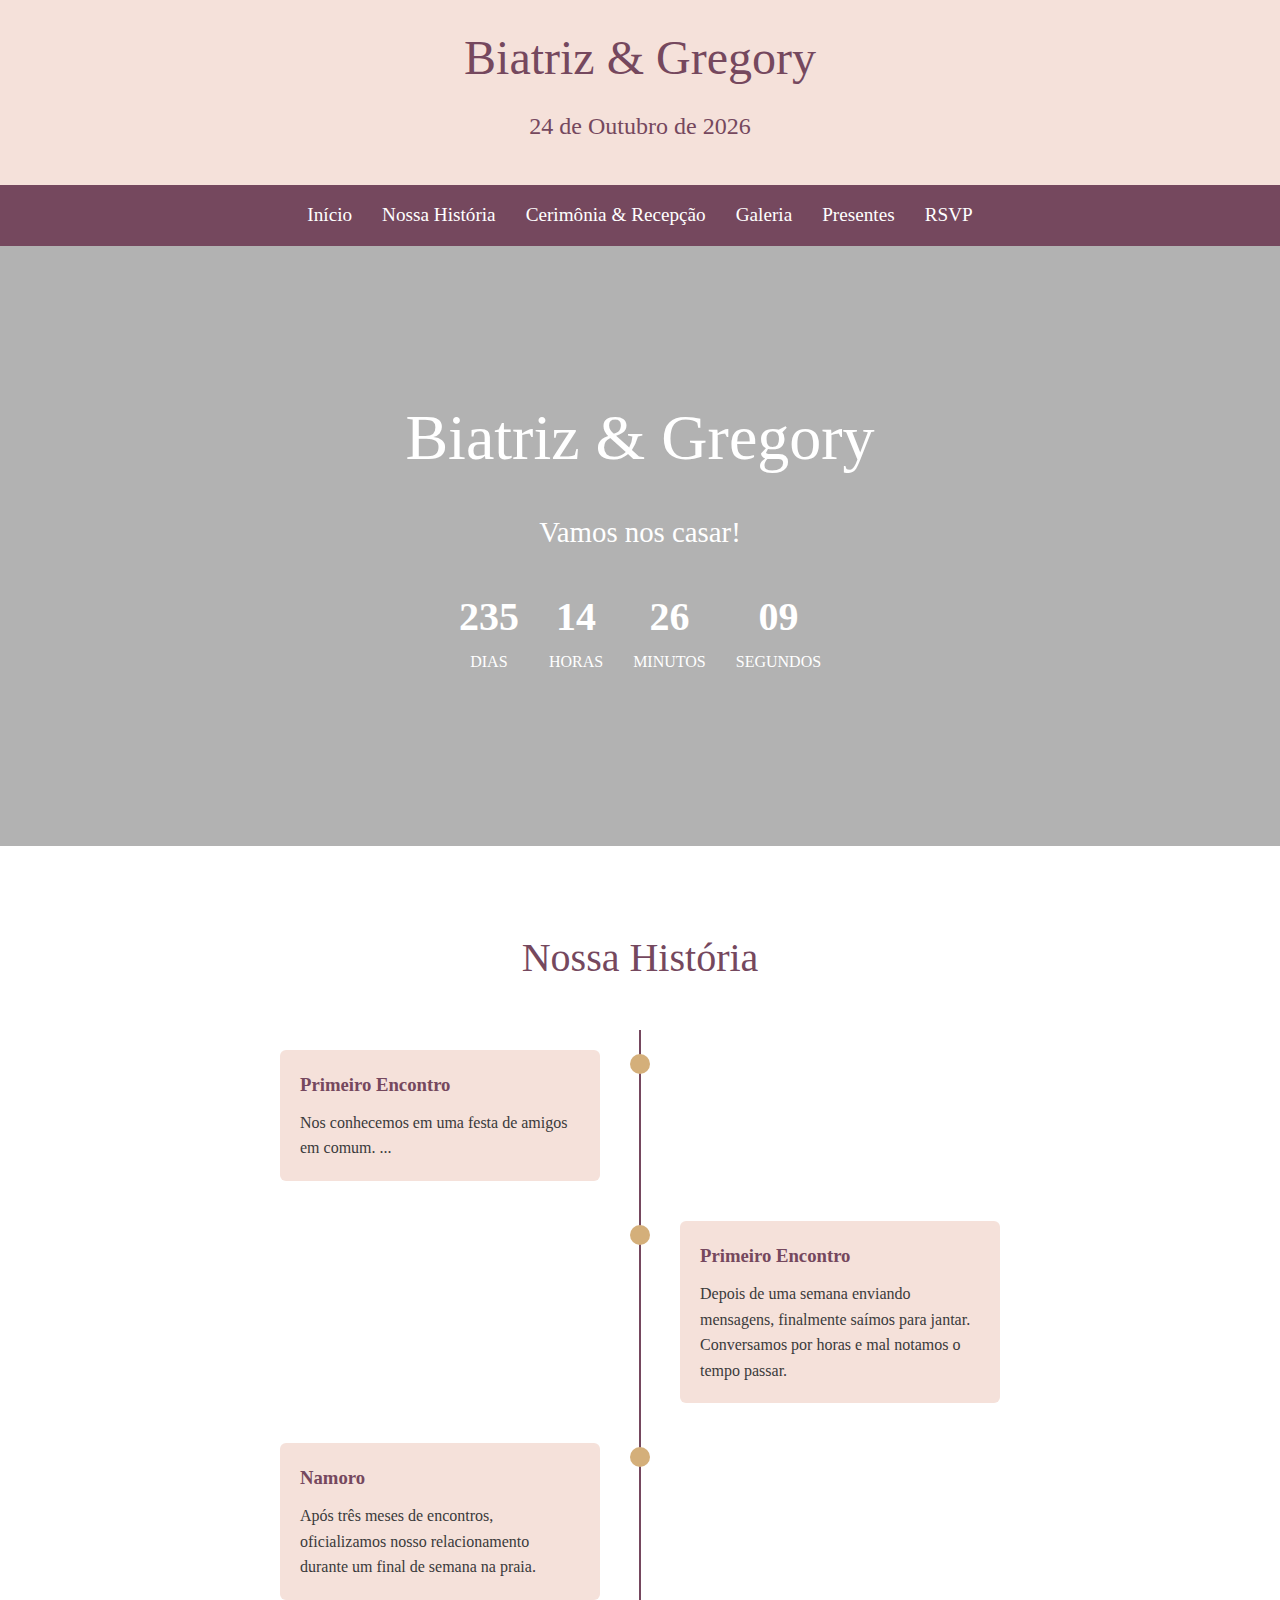
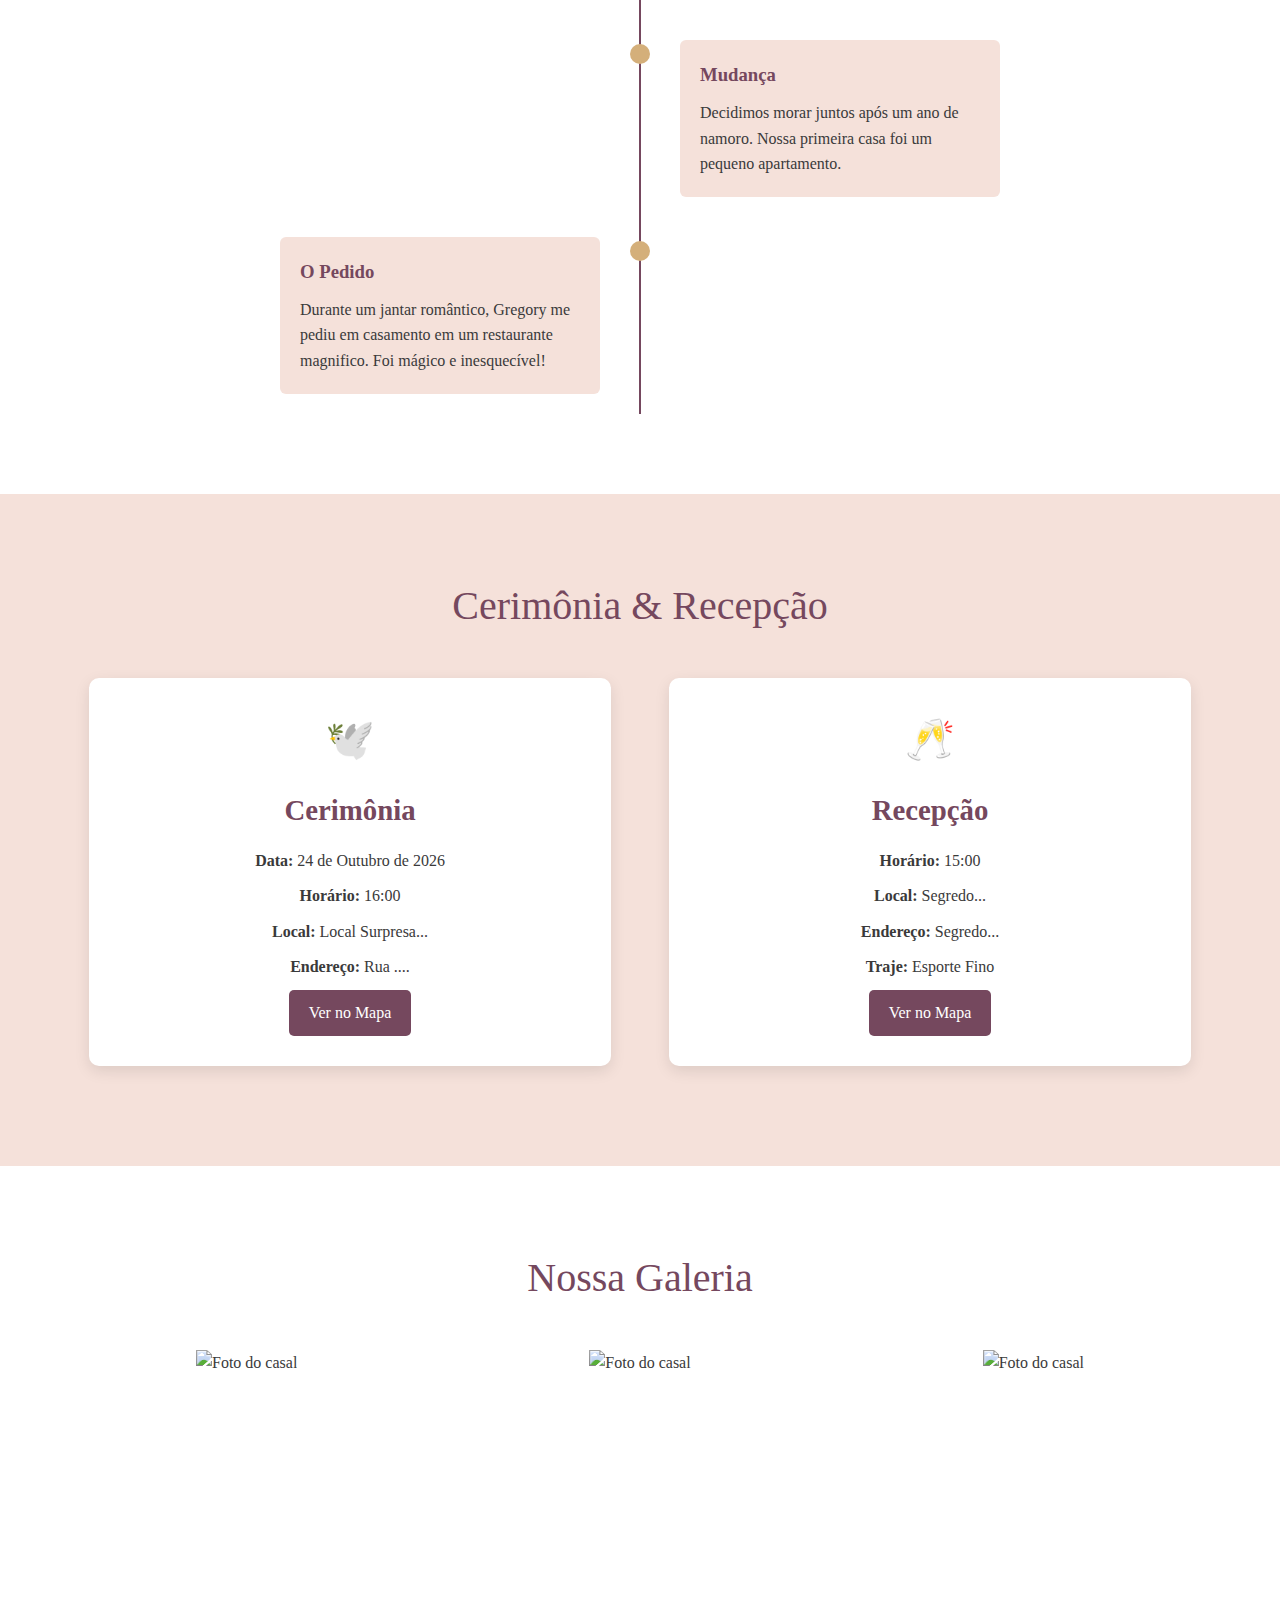
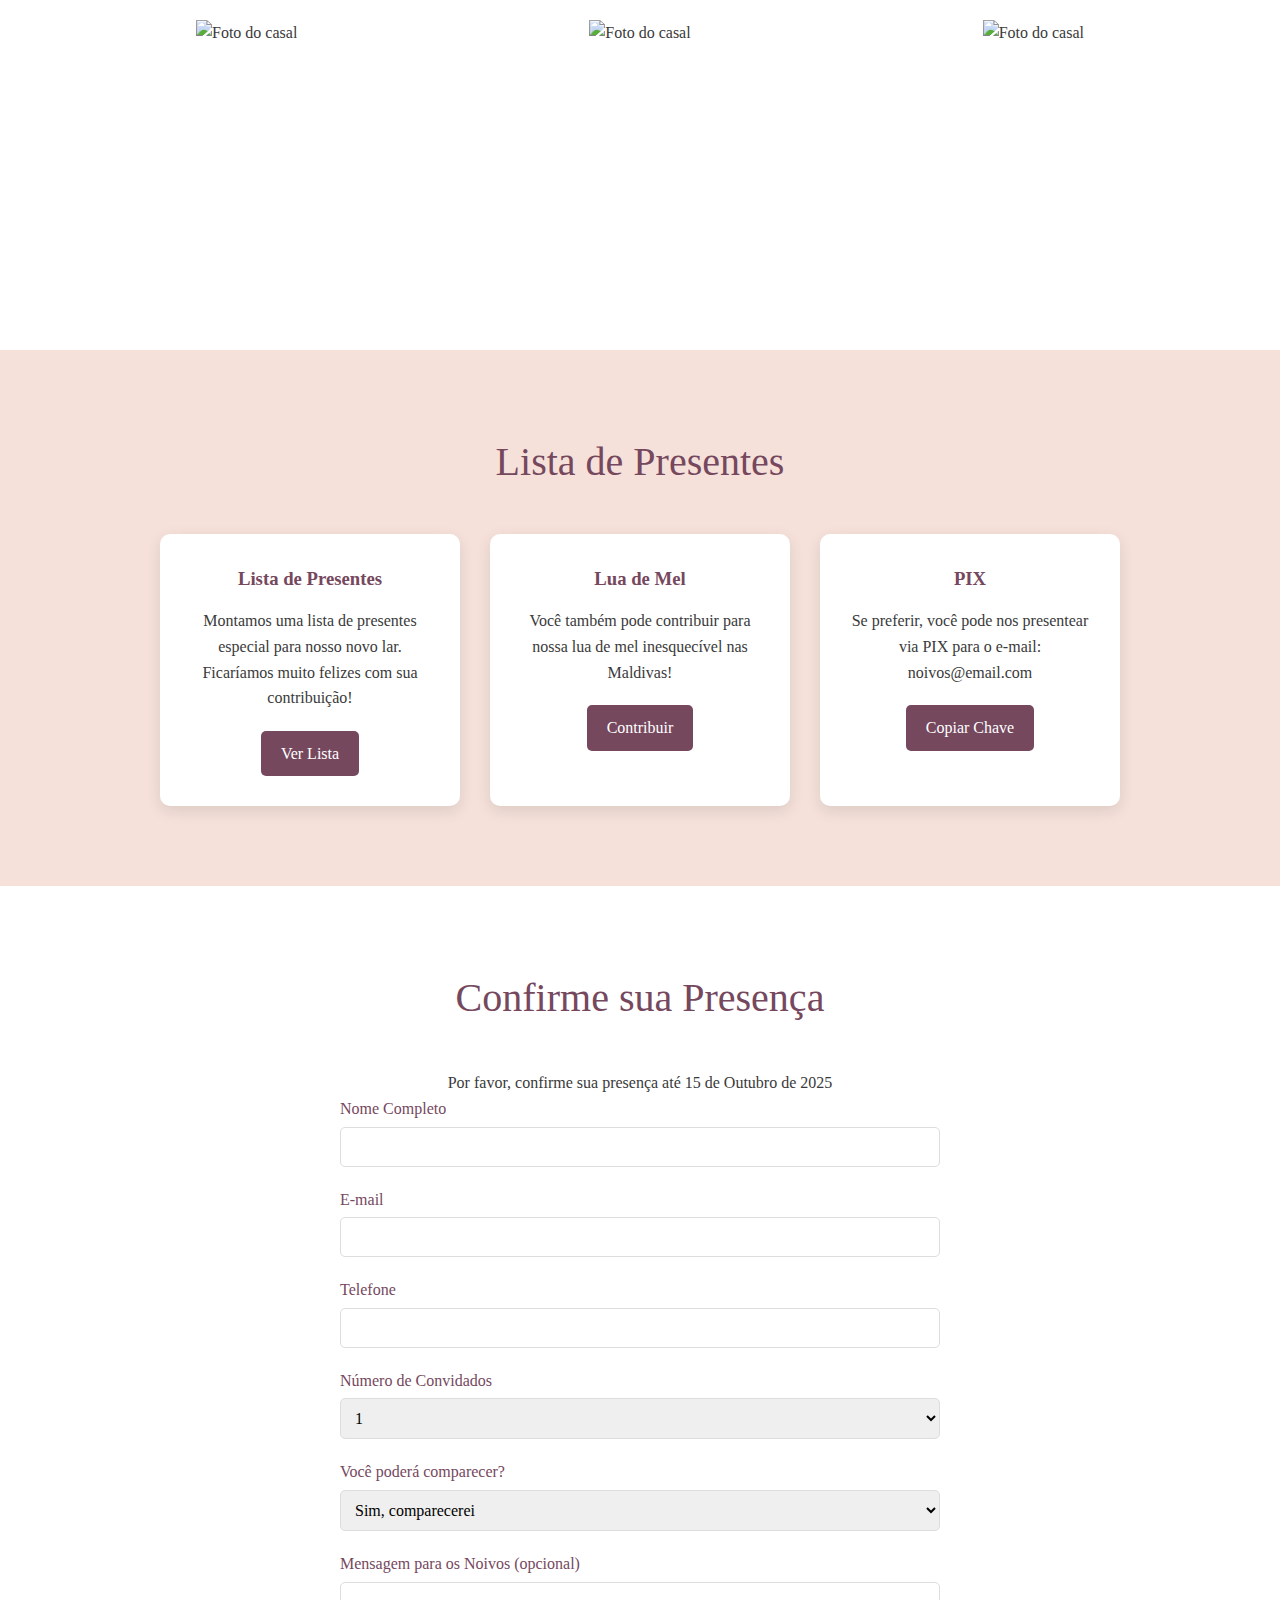
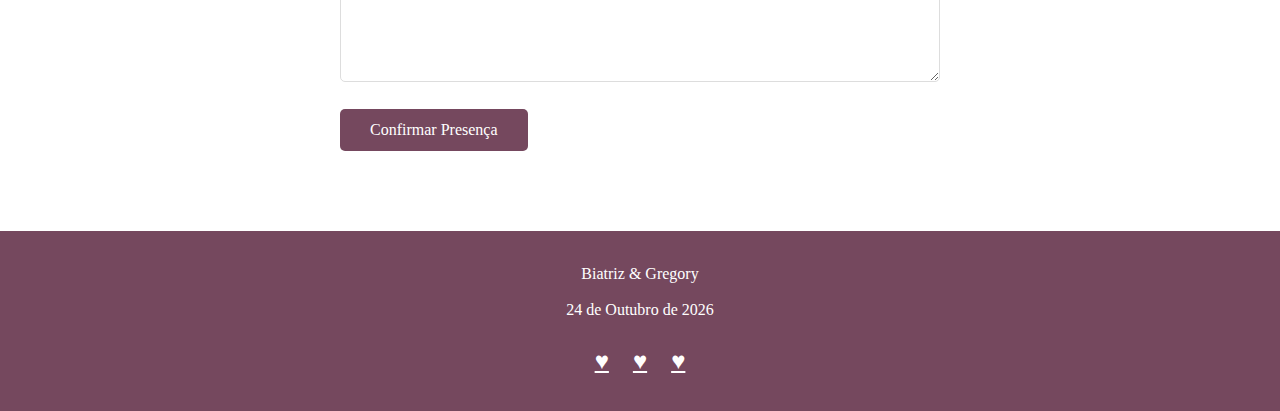
==== index.html @ 6f26f6c5 "21/03/25" ====
<!DOCTYPE html>
<html lang="pt-BR">
<head>
    <meta charset="UTF-8">
    <meta name="viewport" content="width=device-width, initial-scale=1.0">
    <title>Biatriz e Gregory - Nosso Casamento</title>
    <link rel="stylesheet" href="./styles.css">
</head>
<body>
    <header>
        <div class="container">
            <h1 class="names">Biatriz & Gregory</h1>
            <p class="date">24 de Outubro de 2026</p>
        </div>
    </header>
    
    <nav>
        <div class="container">
            <ul>
                <li><a href="#inicio">Início</a></li>
                <li><a href="#nossa-historia">Nossa História</a></li>
                <li><a href="#cerimonia-recepcao">Cerimônia & Recepção</a></li>
                <li><a href="#galeria">Galeria</a></li>
                <li><a href="#presentes">Presentes</a></li>
                <li><a href="#rsvp">RSVP</a></li>
            </ul>
        </div>
    </nav>
    
    <section class="hero" id="inicio">
        <div class="hero-content">
            <h1>Biatriz & Gregory</h1>
            <p>Vamos nos casar!</p>
            <div class="countdown">
                <div class="countdown-item">
                    <span id="days">235</span>
                    <p>Dias</p>
                </div>
                <div class="countdown-item">
                    <span id="hours">14</span>
                    <p>Horas</p>
                </div>
                <div class="countdown-item">
                    <span id="minutes">26</span>
                    <p>Minutos</p>
                </div>
                <div class="countdown-item">
                    <span id="seconds">09</span>
                    <p>Segundos</p>
                </div>
            </div>
        </div>
    </section>
    
    <section class="nossa-historia" id="nossa-historia">
        <div class="container">
            <h2>Nossa História</h2>
            <div class="timeline">
                <div class="timeline-item left">
                    <div class="timeline-content">
                        <h3>Primeiro Encontro</h3>
                        <p>Nos conhecemos em uma festa de amigos em comum. ...</p>
                    </div>
                </div>
                <div class="timeline-item right">
                    <div class="timeline-content">
                        <h3>Primeiro Encontro</h3>
                        <p>Depois de uma semana enviando mensagens, finalmente saímos para jantar. Conversamos por horas e mal notamos o tempo passar.</p>
                    </div>
                </div>
                <div class="timeline-item left">
                    <div class="timeline-content">
                        <h3>Namoro</h3>
                        <p>Após três meses de encontros, oficializamos nosso relacionamento durante um final de semana na praia.</p>
                    </div>
                </div>
                <div class="timeline-item right">
                    <div class="timeline-content">
                        <h3>Mudança</h3>
                        <p>Decidimos morar juntos após um ano de namoro. Nossa primeira casa foi um pequeno apartamento.</p>
                    </div>
                </div>
                <div class="timeline-item left">
                    <div class="timeline-content">
                        <h3>O Pedido</h3>
                        <p>Durante um jantar romântico, Gregory me pediu em casamento em um restaurante magnifico. Foi mágico e inesquecível!</p>
                    </div>
                </div>
            </div>
        </div>
    </section>
    
    <section class="cerimonia-recepcao" id="cerimonia-recepcao">
        <div class="container">
            <h2>Cerimônia & Recepção</h2>
            <div class="event-details">
                <div class="event-card">
                    <div class="icon">🕊️</div>
                    <h3>Cerimônia</h3>
                    <p><strong>Data:</strong> 24 de Outubro de 2026</p>
                    <p><strong>Horário:</strong> 16:00</p>
                    <p><strong>Local:</strong> Local Surpresa...</p>
                    <p><strong>Endereço:</strong> Rua ....</p>
                    <a href="#" class="btn">Ver no Mapa</a>
                </div>
                <div class="event-card">
                    <div class="icon">🥂</div>
                    <h3>Recepção</h3>
                    <p><strong>Horário:</strong> 15:00</p>
                    <p><strong>Local:</strong> Segredo...</p>
                    <p><strong>Endereço:</strong> Segredo...</p>
                    <p><strong>Traje:</strong> Esporte Fino</p>
                    <a href="#" class="btn">Ver no Mapa</a>
                </div>
            </div>
        </div>
    </section>
    
    <section class="galeria" id="galeria">
        <div class="container">
            <h2>Nossa Galeria</h2>
            <div class="gallery-grid">
                <div class="gallery-item">
                    <img src="/api/placeholder/400/400" alt="Foto do casal">
                </div>
                <div class="gallery-item">
                    <img src="/api/placeholder/400/400" alt="Foto do casal">
                </div>
                <div class="gallery-item">
                    <img src="/api/placeholder/400/400" alt="Foto do casal">
                </div>
                <div class="gallery-item">
                    <img src="/api/placeholder/400/400" alt="Foto do casal">
                </div>
                <div class="gallery-item">
                    <img src="/api/placeholder/400/400" alt="Foto do casal">
                </div>
                <div class="gallery-item">
                    <img src="/api/placeholder/400/400" alt="Foto do casal">
                </div>
            </div>
        </div>
    </section>
    
    <section class="presentes" id="presentes">
        <div class="container">
            <h2>Lista de Presentes</h2>
            <div class="gift-options">
                <div class="gift-card">
                    <h3>Lista de Presentes</h3>
                    <p>Montamos uma lista de presentes especial para nosso novo lar. Ficaríamos muito felizes com sua contribuição!</p>
                    <a href="#" class="btn">Ver Lista</a>
                </div>
                <div class="gift-card">
                    <h3>Lua de Mel</h3>
                    <p>Você também pode contribuir para nossa lua de mel inesquecível nas Maldivas!</p>
                    <a href="#" class="btn">Contribuir</a>
                </div>
                <div class="gift-card">
                    <h3>PIX</h3>
                    <p>Se preferir, você pode nos presentear via PIX para o e-mail: noivos@email.com</p>
                    <a href="#" class="btn">Copiar Chave</a>
                </div>
            </div>
        </div>
    </section>
    
    <section class="rsvp" id="rsvp">
        <div class="container">
            <h2>Confirme sua Presença</h2>
            <p>Por favor, confirme sua presença até 15 de Outubro de 2025</p>
            <div class="rsvp-form">
                <form>
                    <div class="form-group">
                        <label for="name">Nome Completo</label>
                        <input type="text" id="name" name="name" required>
                    </div>
                    <div class="form-group">
                        <label for="email">E-mail</label>
                        <input type="email" id="email" name="email" required>
                    </div>
                    <div class="form-group">
                        <label for="phone">Telefone</label>
                        <input type="tel" id="phone" name="phone" required>
                    </div>
                    <div class="form-group">
                        <label for="guests">Número de Convidados</label>
                        <select id="guests" name="guests" required>
                            <option value="1">1</option>
                            <option value="2">2</option>
                            <option value="3">3</option>
                            <option value="4">4</option>
                        </select>
                    </div>
                    <div class="form-group">
                        <label for="attendance">Você poderá comparecer?</label>
                        <select id="attendance" name="attendance" required>
                            <option value="yes">Sim, comparecerei</option>
                            <option value="no">Infelizmente não poderei comparecer</option>
                        </select>
                    </div>
                    <div class="form-group">
                        <label for="message">Mensagem para os Noivos (opcional)</label>
                        <textarea id="message" name="message"></textarea>
                    </div>
                    <button type="submit" class="submit-btn">Confirmar Presença</button>
                </form>
            </div>
        </div>
    </section>
    
    <footer>
        <div class="container">
            <p>Biatriz & Gregory</p>
            <p>24 de Outubro de 2026</p>
            <div class="social-links">
                <a href="#">♥</a>
                <a href="#">♥</a>
                <a href="#">♥</a>
            </div>
        </div>
    </footer>
    
    <script src="script.js"></script>
</body>
</html>
---- styles.css ----
/* Variáveis de cores */
:root {
    --primary-color: #f5e1da;
    --secondary-color: #75485e;
    --text-color: #3a3a3a;
    --light-color: #fff;
    --accent-color: #d4af7a;
}

* {
    margin: 0;
    padding: 0;
    box-sizing: border-box;
    font-family: 'Cormorant Garamond', serif;
}

body {
    background-color: var(--light-color);
    color: var(--text-color);
    line-height: 1.6;
}

.container {
    max-width: 1200px;
    margin: 0 auto;
    padding: 0 20px;
}

/* Header */
header {
    background-color: var(--primary-color);
    padding: 20px 0;
    text-align: center;
}

.names {
    font-size: 3rem;
    color: var(--secondary-color);
    margin-bottom: 10px;
    font-weight: 300;
}

.date {
    font-size: 1.5rem;
    color: var(--secondary-color);
    margin-bottom: 20px;
}

/* Navegação */
nav {
    background-color: var(--secondary-color);
    padding: 15px 0;
}

nav ul {
    display: flex;
    justify-content: center;
    list-style: none;
}

nav ul li {
    margin: 0 15px;
}

nav ul li a {
    color: var(--light-color);
    text-decoration: none;
    font-size: 1.2rem;
    transition: all 0.3s ease;
}

nav ul li a:hover {
    color: var(--accent-color);
}

/* Hero Section */
.hero {
    background-image: url('/api/placeholder/1200/600');
    background-size: cover;
    background-position: center;
    height: 600px;
    display: flex;
    align-items: center;
    justify-content: center;
    text-align: center;
    color: var(--light-color);
    position: relative;
}

.hero::before {
    content: '';
    position: absolute;
    top: 0;
    left: 0;
    width: 100%;
    height: 100%;
    background-color: rgba(0, 0, 0, 0.3);
}

.hero-content {
    position: relative;
    z-index: 1;
}

.hero h1 {
    font-size: 4rem;
    margin-bottom: 20px;
    font-weight: 300;
}

.hero p {
    font-size: 1.8rem;
    margin-bottom: 30px;
}

.countdown {
    display: flex;
    justify-content: center;
    margin-top: 30px;
}

.countdown-item {
    margin: 0 15px;
    text-align: center;
}

.countdown-item span {
    display: block;
    font-size: 2.5rem;
    font-weight: bold;
}

.countdown-item p {
    font-size: 1rem;
    text-transform: uppercase;
}

/* Sections */
section {
    padding: 80px 0;
    text-align: center;
}

section h2 {
    font-size: 2.5rem;
    color: var(--secondary-color);
    margin-bottom: 40px;
    font-weight: 300;
}

.nossa-historia {
    background-color: var(--light-color);
}

.timeline {
    position: relative;
    max-width: 800px;
    margin: 0 auto;
}

.timeline::after {
    content: '';
    position: absolute;
    width: 2px;
    background-color: var(--secondary-color);
    top: 0;
    bottom: 0;
    left: 50%;
    margin-left: -1px;
}

.timeline-item {
    padding: 20px 40px;
    position: relative;
    width: 50%;
    text-align: left;
}

.timeline-item::after {
    content: '';
    position: absolute;
    width: 20px;
    height: 20px;
    background-color: var(--accent-color);
    border-radius: 50%;
    top: 24px;
    z-index: 1;
}

.left {
    left: 0;
}

.right {
    left: 50%;
}

.left::after {
    right: -10px;
}

.right::after {
    left: -10px;
}

.timeline-content {
    padding: 20px;
    background-color: var(--primary-color);
    border-radius: 6px;
}

.timeline-content h3 {
    color: var(--secondary-color);
    margin-bottom: 10px;
}

/* Cerimônia & Recepção */
.cerimonia-recepcao {
    background-color: var(--primary-color);
}

.event-details {
    display: flex;
    justify-content: space-around;
    flex-wrap: wrap;
    margin-top: 40px;
}

.event-card {
    background-color: var(--light-color);
    padding: 30px;
    border-radius: 10px;
    width: 45%;
    margin-bottom: 20px;
    box-shadow: 0 5px 15px rgba(0, 0, 0, 0.1);
}

.event-card h3 {
    color: var(--secondary-color);
    font-size: 1.8rem;
    margin-bottom: 15px;
}

.event-card p {
    margin-bottom: 10px;
}

.event-card .icon {
    font-size: 2.5rem;
    color: var(--accent-color);
    margin-bottom: 15px;
}

/* Galeria */
.galeria {
    background-color: var(--light-color);
}

.gallery-grid {
    display: grid;
    grid-template-columns: repeat(3, 1fr);
    gap: 20px;
}

.gallery-item {
    overflow: hidden;
    border-radius: 10px;
    height: 250px;
}

.gallery-item img {
    width: 100%;
    height: 100%;
    object-fit: cover;
    transition: transform 0.3s ease;
}

.gallery-item:hover img {
    transform: scale(1.1);
}

/* Presentes */
.presentes {
    background-color: var(--primary-color);
}

.gift-options {
    display: flex;
    justify-content: center;
    flex-wrap: wrap;
    gap: 30px;
}

.gift-card {
    background-color: var(--light-color);
    padding: 30px;
    border-radius: 10px;
    width: 300px;
    box-shadow: 0 5px 15px rgba(0, 0, 0, 0.1);
}

.gift-card h3 {
    color: var(--secondary-color);
    margin-bottom: 15px;
}

.gift-card p {
    margin-bottom: 20px;
}

.btn {
    display: inline-block;
    background-color: var(--secondary-color);
    color: var(--light-color);
    padding: 10px 20px;
    border-radius: 5px;
    text-decoration: none;
    transition: all 0.3s ease;
}

.btn:hover {
    background-color: var(--accent-color);
}

/* RSVP */
.rsvp {
    background-color: var(--light-color);
}

.rsvp-form {
    max-width: 600px;
    margin: 0 auto;
    text-align: left;
}

.form-group {
    margin-bottom: 20px;
}

.form-group label {
    display: block;
    margin-bottom: 5px;
    color: var(--secondary-color);
}

.form-group input,
.form-group select,
.form-group textarea {
    width: 100%;
    padding: 10px;
    border: 1px solid #ddd;
    border-radius: 5px;
    font-size: 1rem;
}

.form-group textarea {
    height: 100px;
}

.submit-btn {
    background-color: var(--secondary-color);
    color: var(--light-color);
    border: none;
    padding: 12px 30px;
    border-radius: 5px;
    cursor: pointer;
    font-size: 1rem;
    transition: all 0.3s ease;
}

.submit-btn:hover {
    background-color: var(--accent-color);
}

/* Footer */
footer {
    background-color: var(--secondary-color);
    color: var(--light-color);
    text-align: center;
    padding: 30px 0;
}

footer p {
    margin-bottom: 10px;
}

.social-links {
    margin-top: 20px;
}

.social-links a {
    color: var(--light-color);
    margin: 0 10px;
    font-size: 1.5rem;
    transition: all 0.3s ease;
}

.social-links a:hover {
    color: var(--accent-color);
}

/* Responsive */
@media (max-width: 768px) {
    .names {
        font-size: 2rem;
    }
    
    .date {
        font-size: 1.2rem;
    }
    
    nav ul {
        flex-direction: column;
        align-items: center;
    }
    
    nav ul li {
        margin: 5px 0;
    }
    
    .hero h1 {
        font-size: 2.5rem;
    }
    
    .hero p {
        font-size: 1.2rem;
    }
    
    .timeline::after {
        left: 31px;
    }
    
    .timeline-item {
        width: 100%;
        padding-left: 70px;
        padding-right: 25px;
    }
    
    .timeline-item::after {
        left: 21px;
    }
    
    .left::after, .right::after {
        left: 21px;
    }
    
    .right {
        left: 0;
    }
    
    .event-card {
        width: 100%;
    }
    
    .gallery-grid {
        grid-template-columns: repeat(2, 1fr);
    }
}

@media (max-width: 480px) {
    .countdown-item {
        margin: 0 5px;
    }
    
    .countdown-item span {
        font-size: 1.8rem;
    }
    
    .countdown-item p {
        font-size: 0.8rem;
    }
    
    .gallery-grid {
        grid-template-columns: 1fr;
    }
}
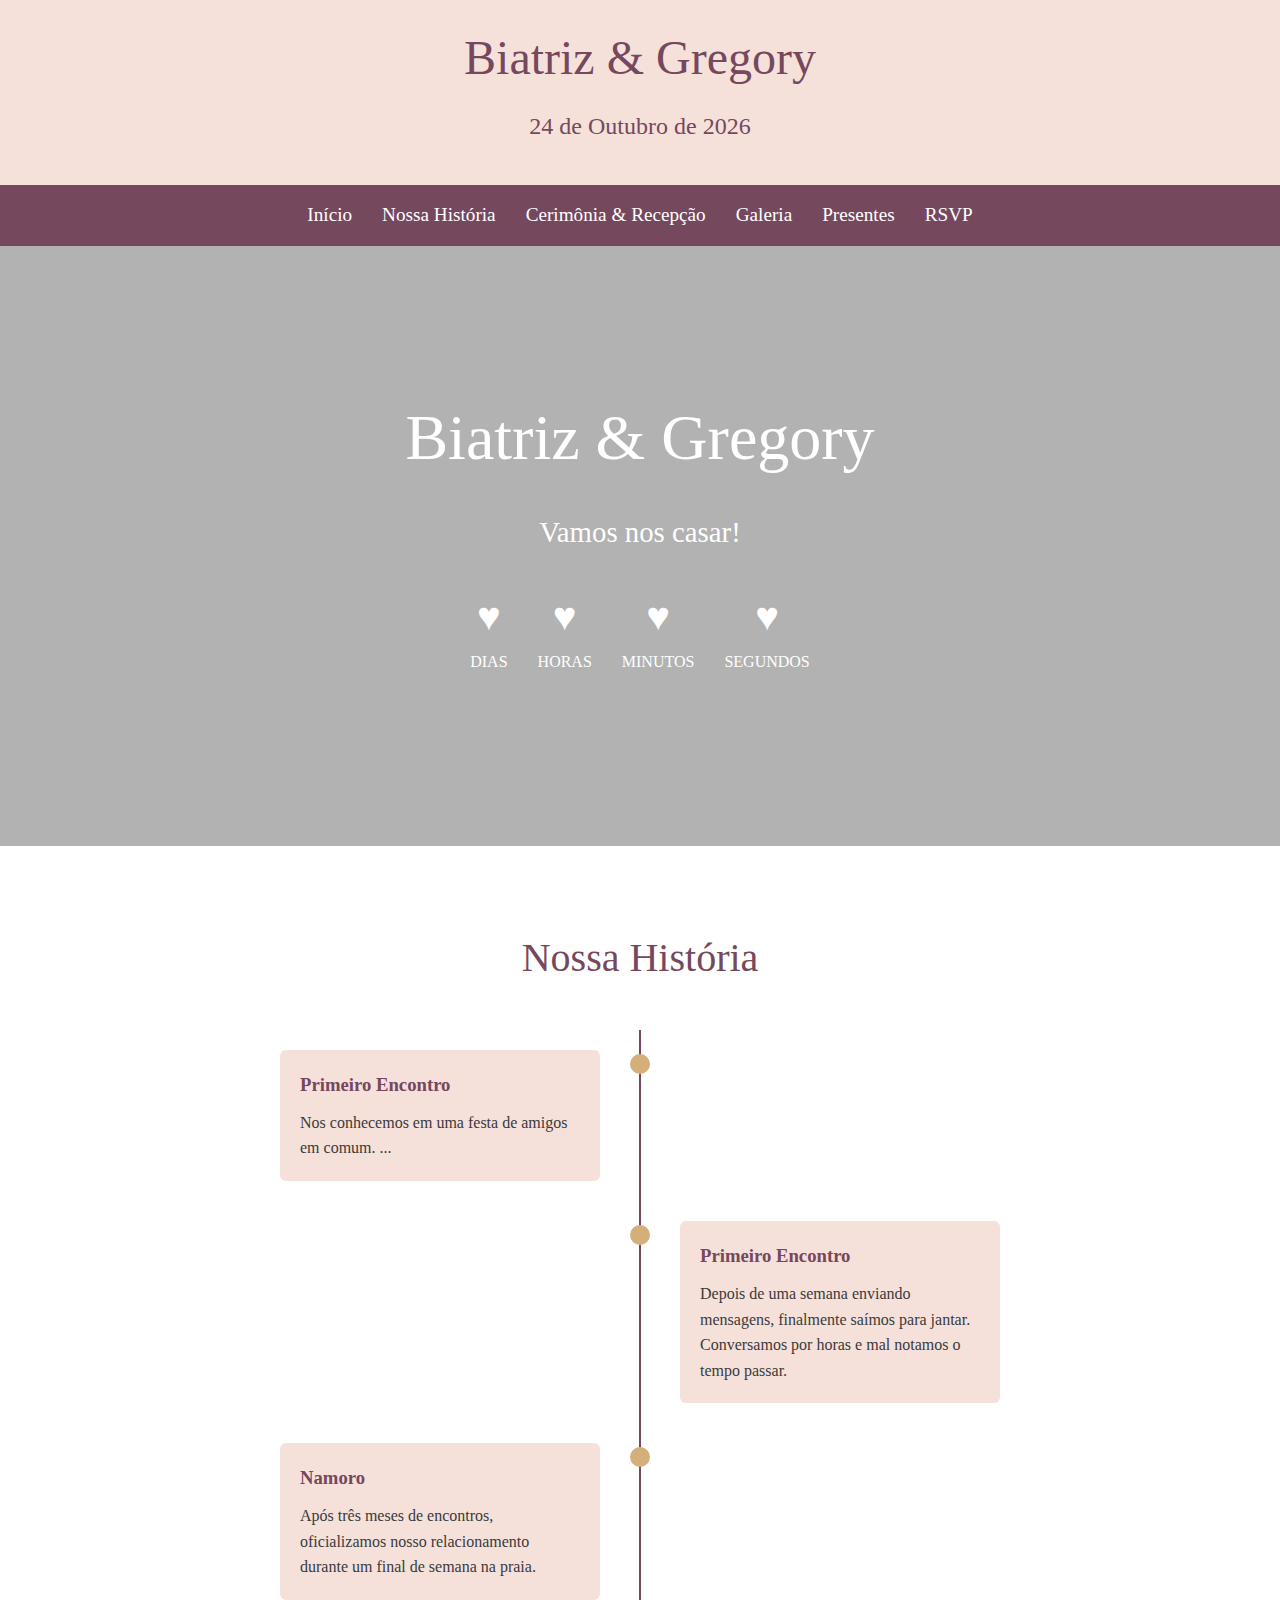
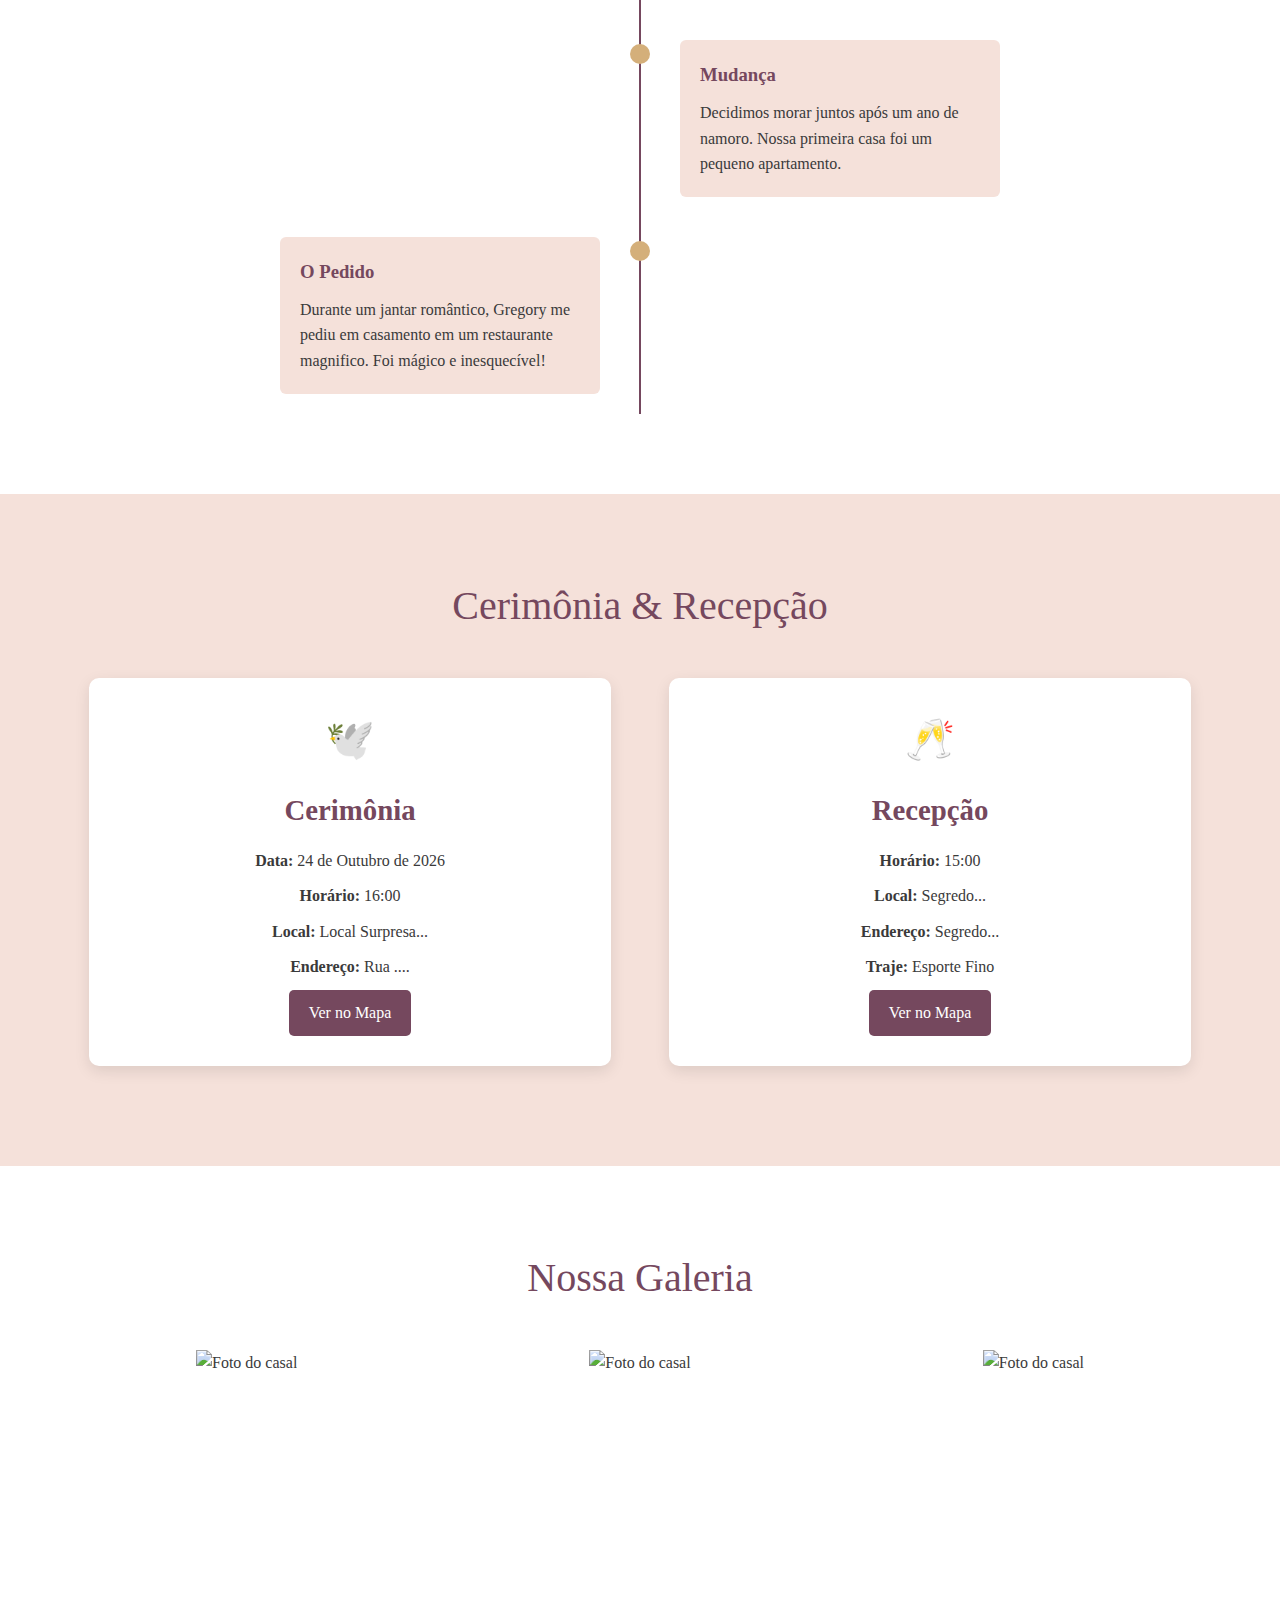
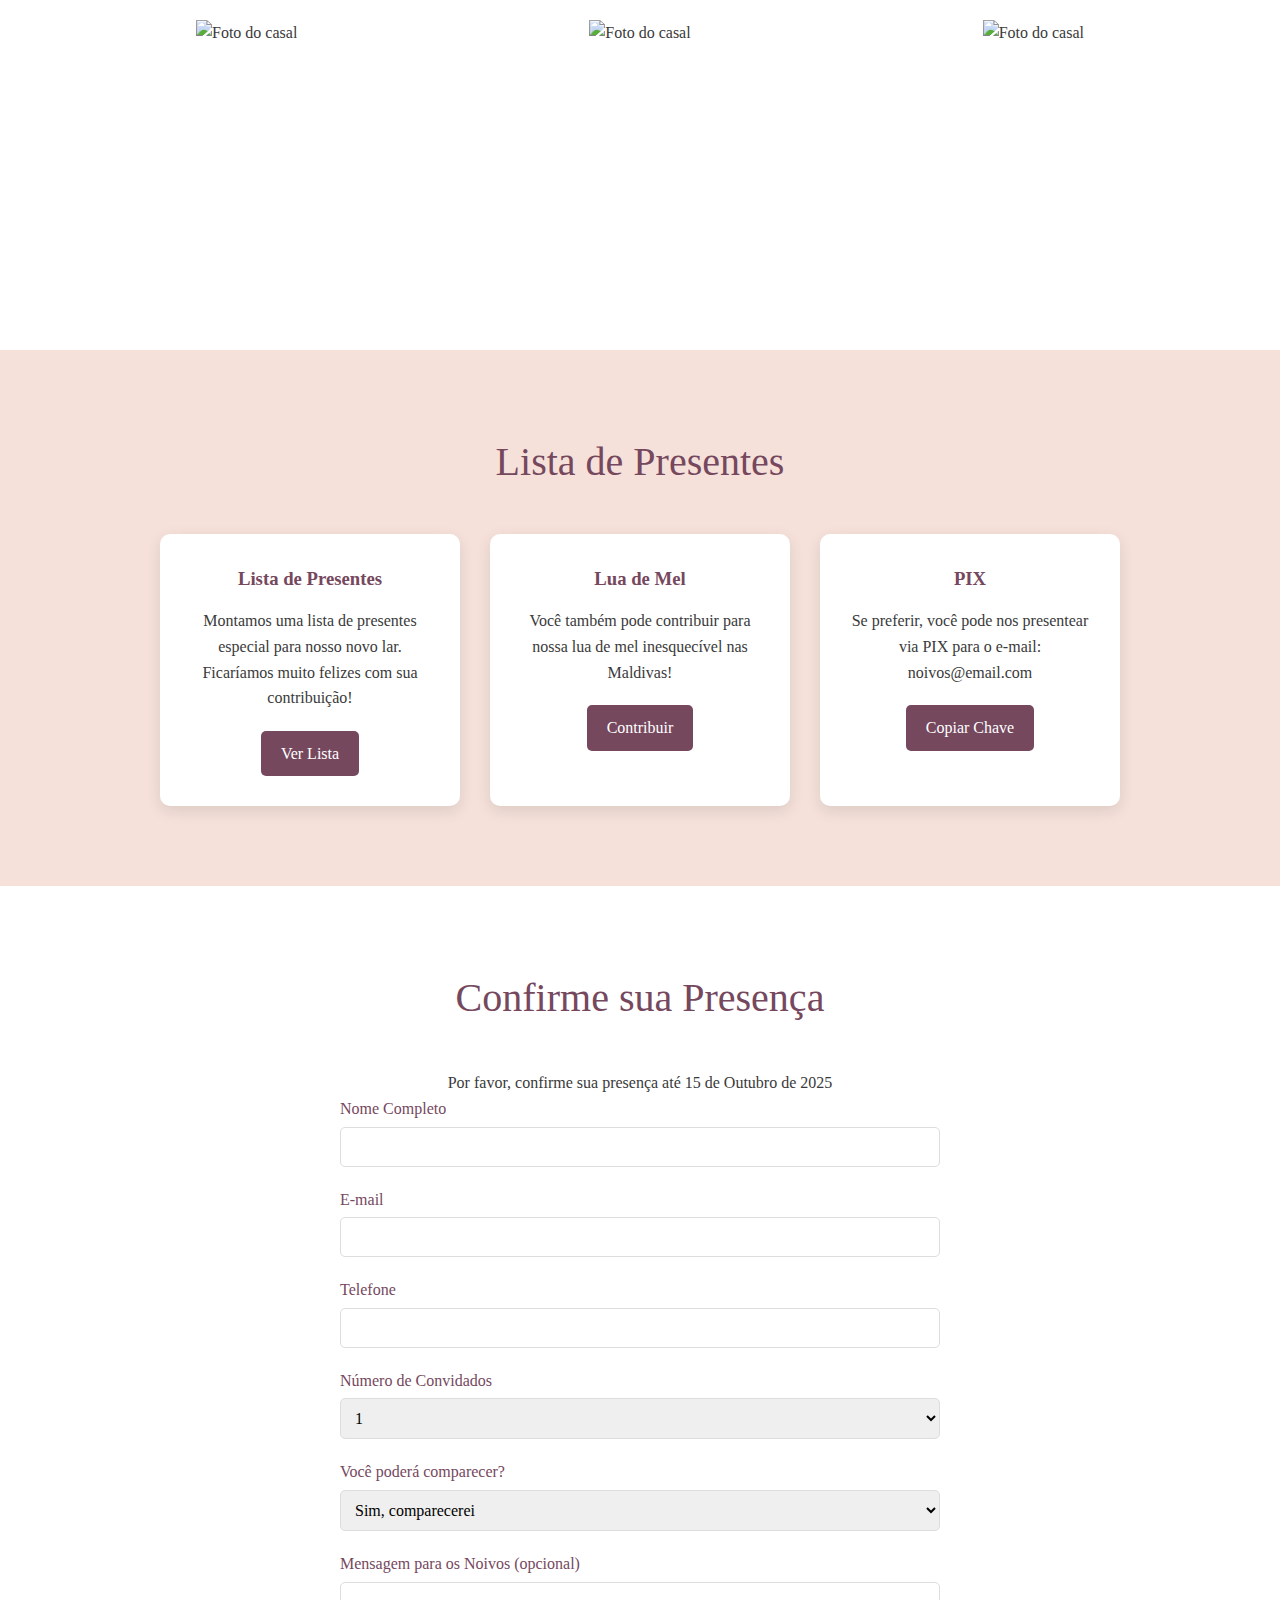
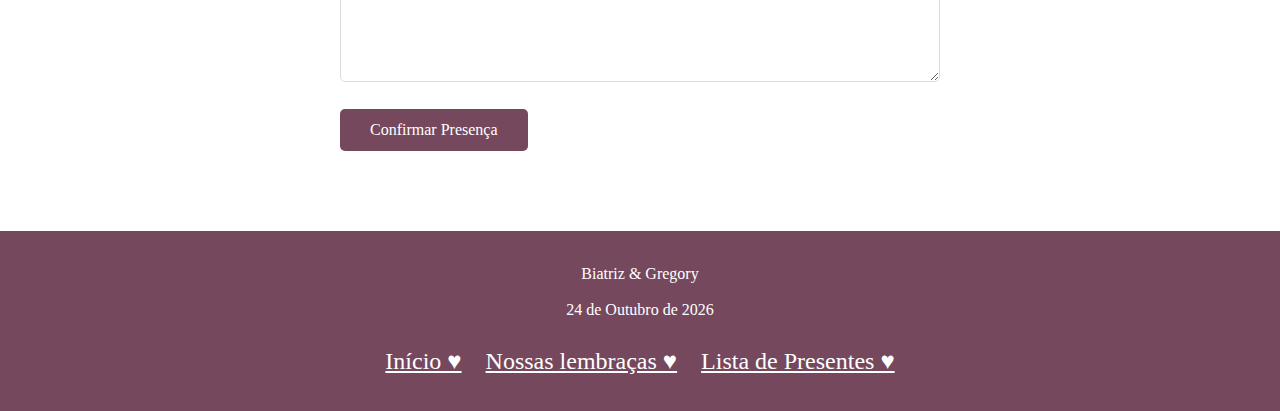
==== commit 554c6067: "Add files via upload" ====
--- a/index.html
+++ b/index.html
@@ -9,7 +9,7 @@
 <body>
     <header>
         <div class="container">
-            <h1 class="names">Biatriz & Gregory</h1>
+            <h1 class="names" id="zero">Biatriz & Gregory</h1>
             <p class="date">24 de Outubro de 2026</p>
         </div>
     </header>
@@ -33,19 +33,19 @@
             <p>Vamos nos casar!</p>
             <div class="countdown">
                 <div class="countdown-item">
-                    <span id="days">235</span>
+                    <span id="days">♥</span>
                     <p>Dias</p>
                 </div>
                 <div class="countdown-item">
-                    <span id="hours">14</span>
+                    <span id="hours">♥</span>
                     <p>Horas</p>
                 </div>
                 <div class="countdown-item">
-                    <span id="minutes">26</span>
+                    <span id="minutes">♥</span>
                     <p>Minutos</p>
                 </div>
                 <div class="countdown-item">
-                    <span id="seconds">09</span>
+                    <span id="seconds">♥</span>
                     <p>Segundos</p>
                 </div>
             </div>
@@ -149,7 +149,7 @@
                 <div class="gift-card">
                     <h3>Lista de Presentes</h3>
                     <p>Montamos uma lista de presentes especial para nosso novo lar. Ficaríamos muito felizes com sua contribuição!</p>
-                    <a href="#" class="btn">Ver Lista</a>
+                    <a href="ListaPresentes.html" class="btn">Ver Lista</a>
                 </div>
                 <div class="gift-card">
                     <h3>Lua de Mel</h3>
@@ -214,9 +214,9 @@
             <p>Biatriz & Gregory</p>
             <p>24 de Outubro de 2026</p>
             <div class="social-links">
-                <a href="#">♥</a>
-                <a href="#">♥</a>
-                <a href="#">♥</a>
+                <a href="#zero">Início ♥</a>
+                <a href="#galeria">Nossas lembraças ♥</a>
+                <a href="#presentes">Lista de Presentes ♥</a>
             </div>
         </div>
     </footer>
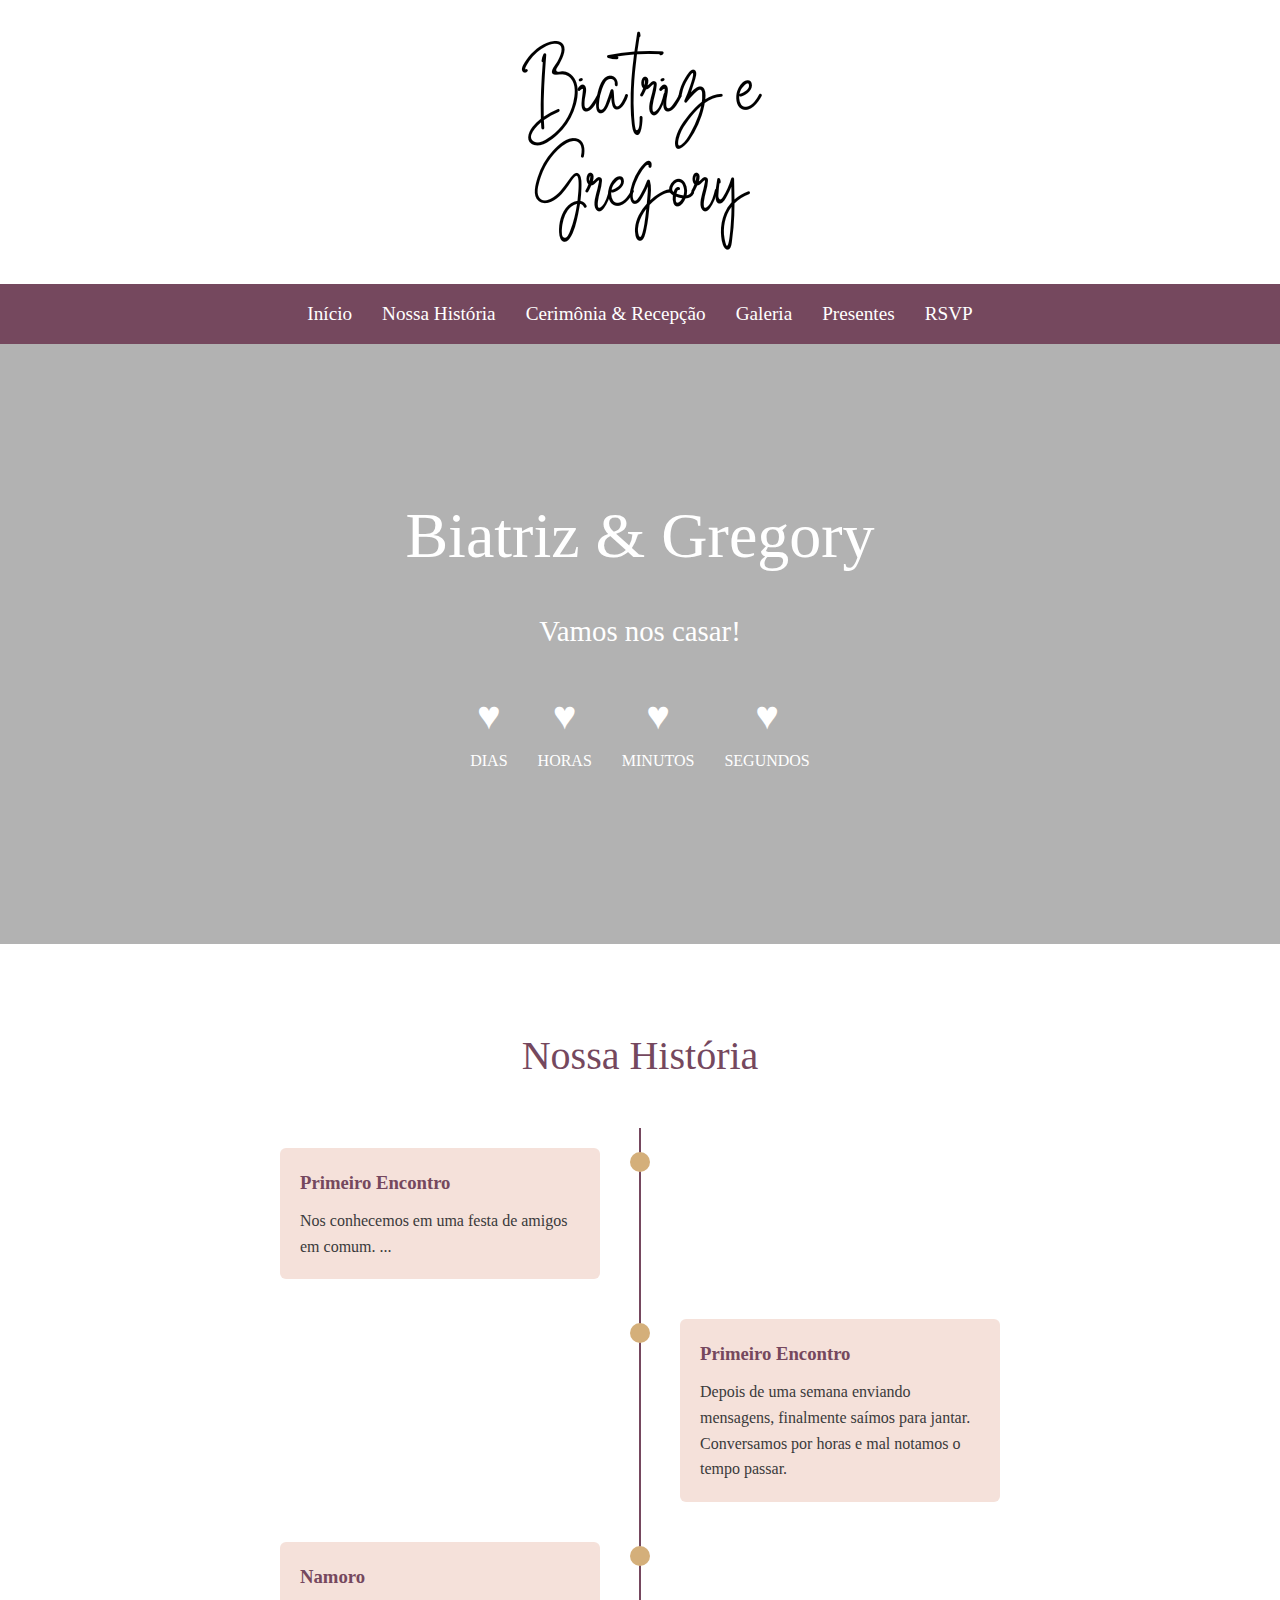
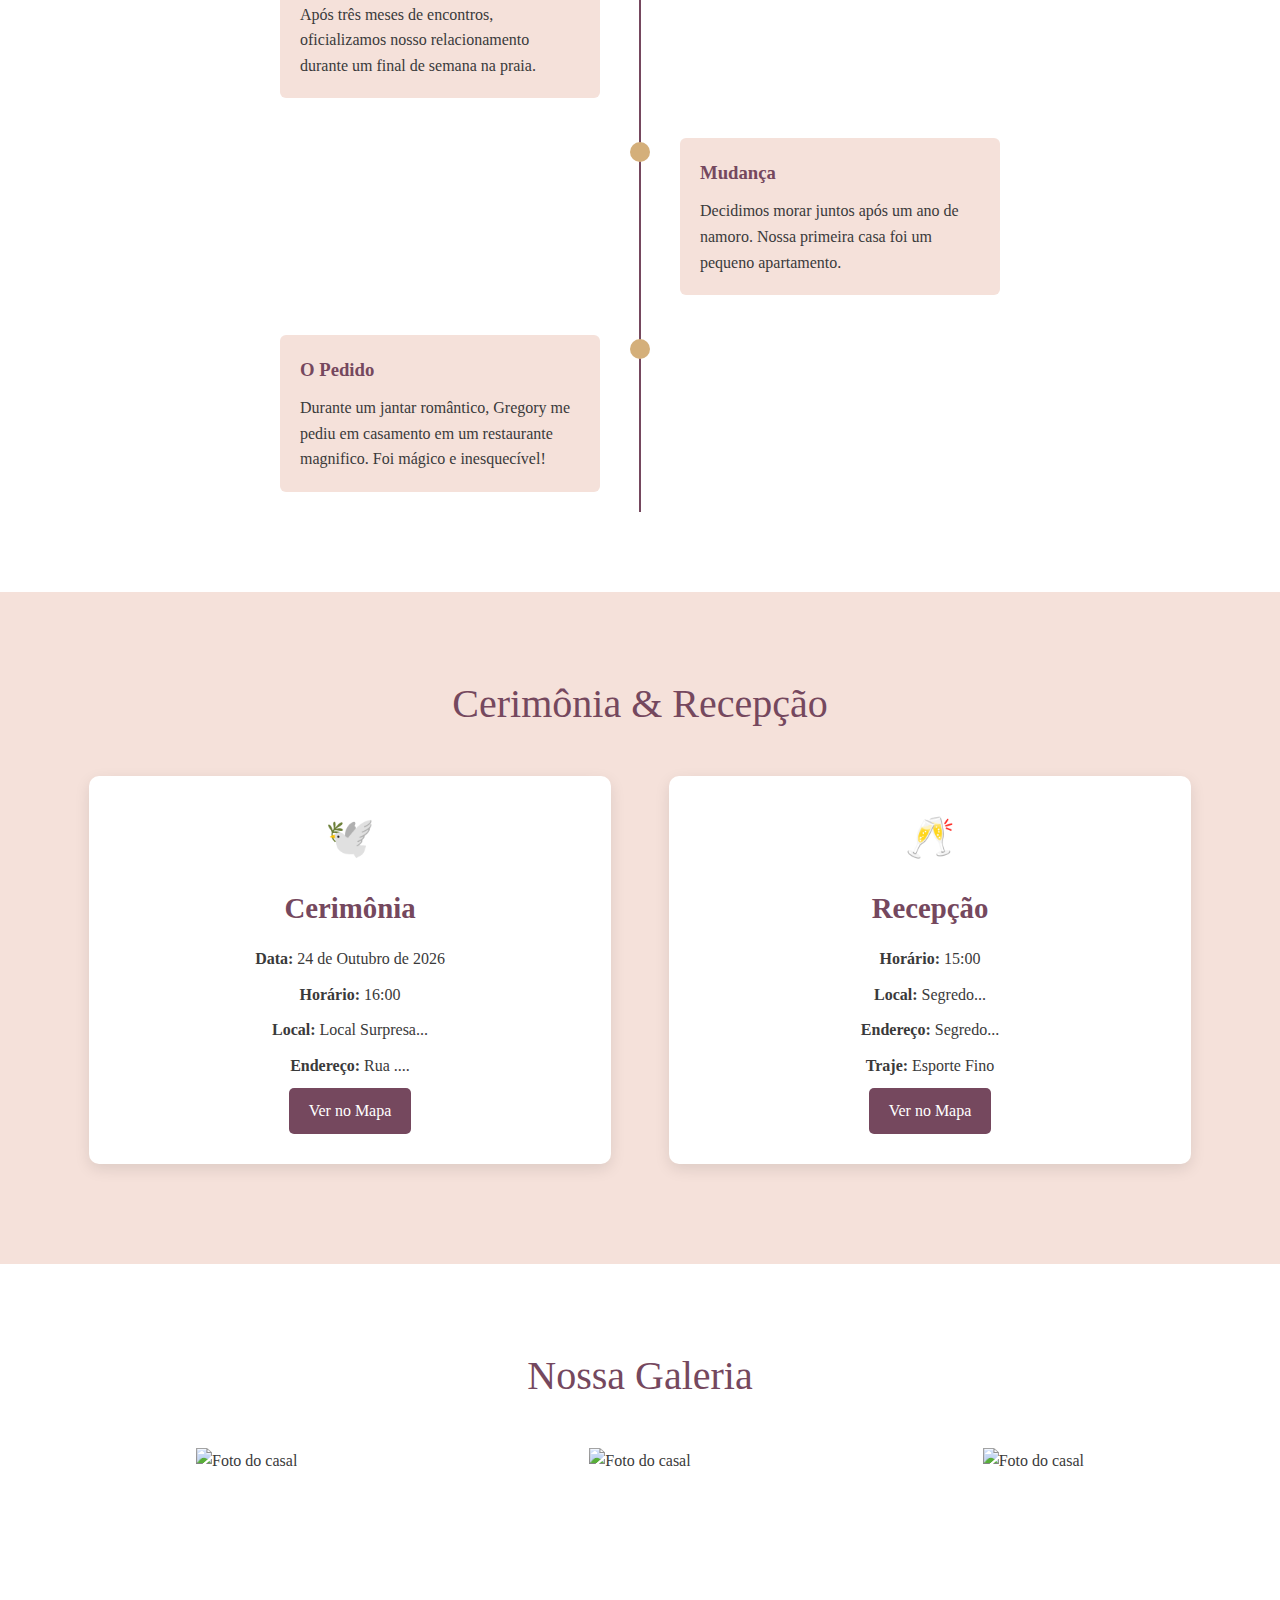
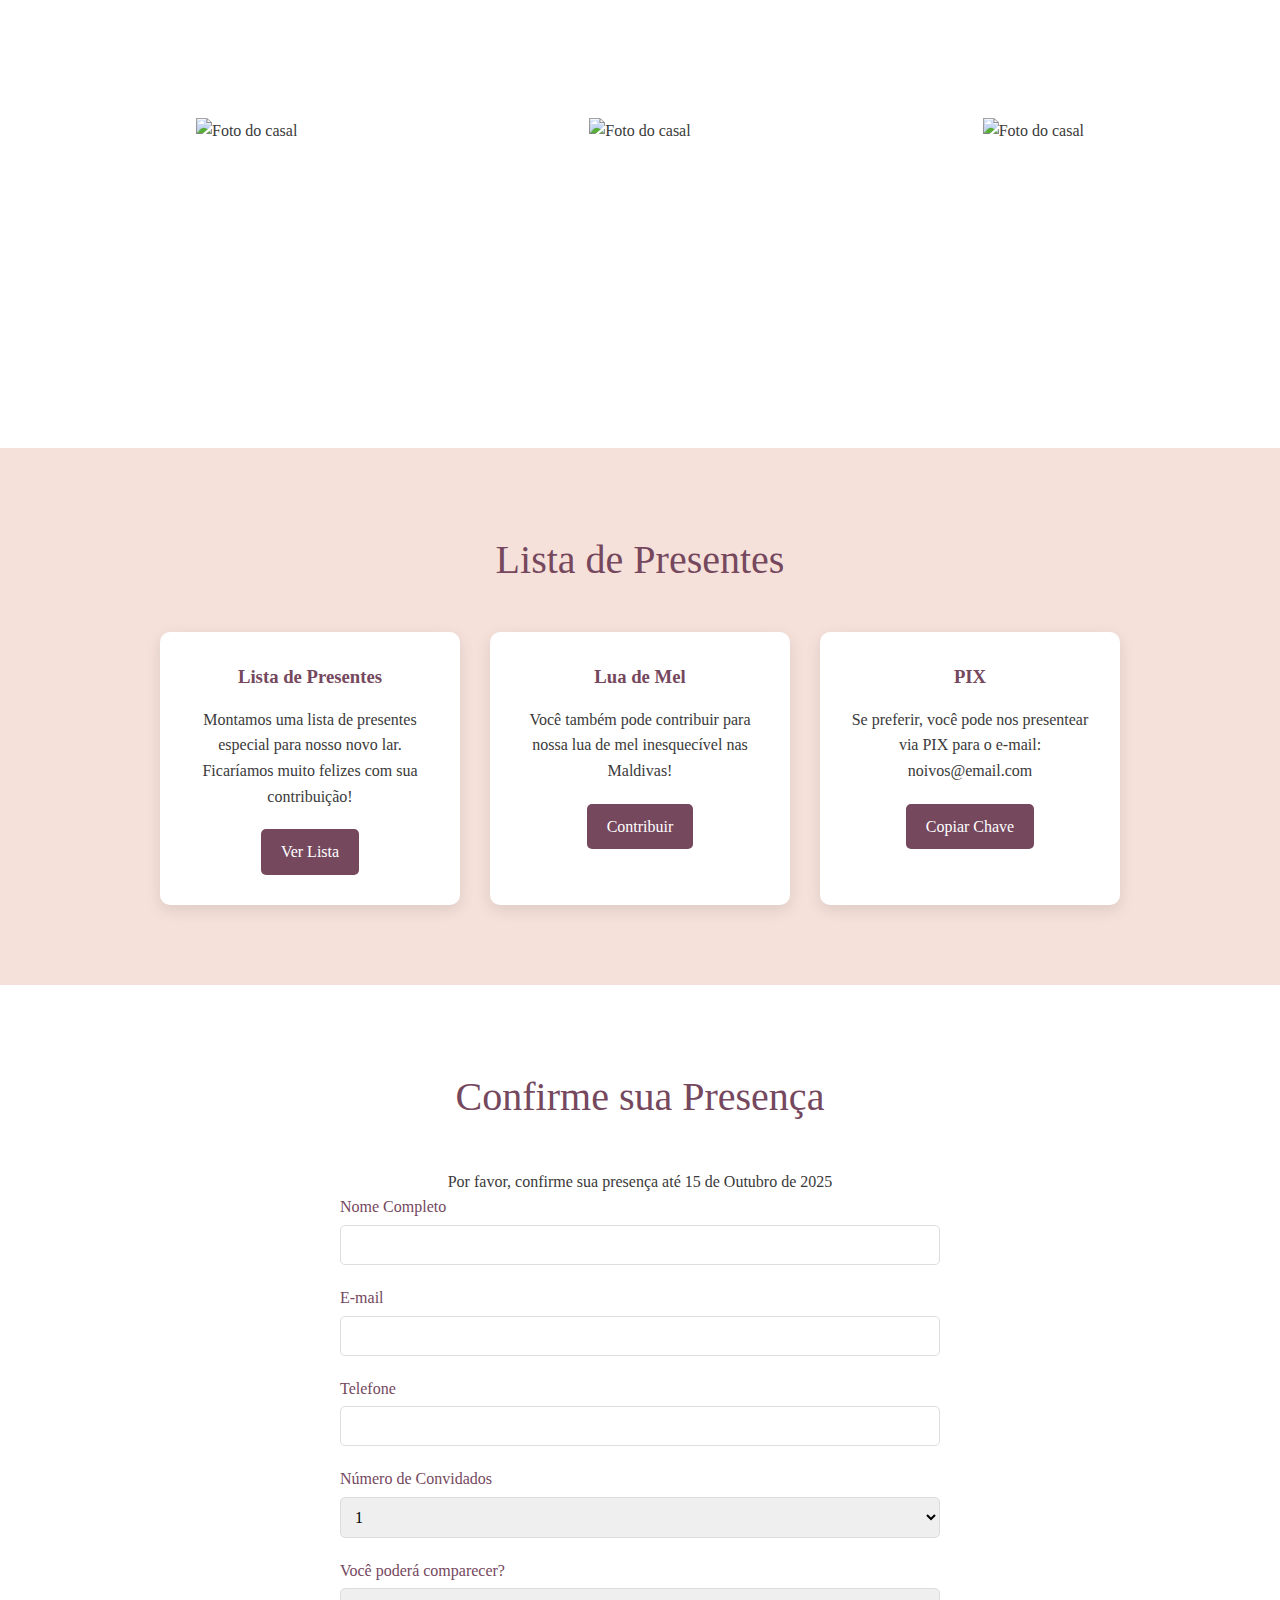
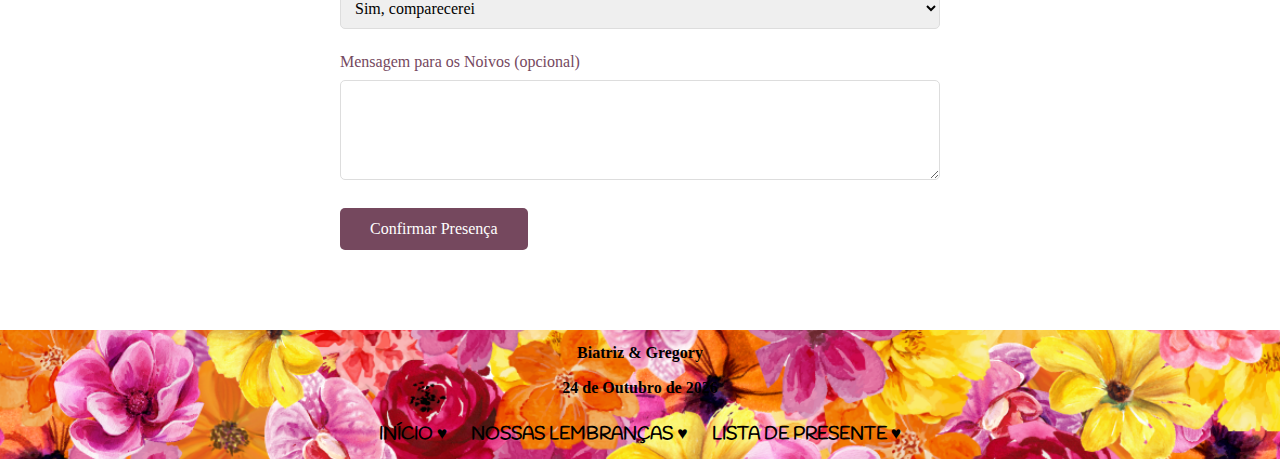
==== commit abbdadbf: "Alterações com a patroa" ====
--- a/index.html
+++ b/index.html
@@ -4,14 +4,14 @@
     <meta charset="UTF-8">
     <meta name="viewport" content="width=device-width, initial-scale=1.0">
     <title>Biatriz e Gregory - Nosso Casamento</title>
+    <link href="https://fonts.googleapis.com/css2?family=Handlee&display=swap" rel="stylesheet">
     <link rel="stylesheet" href="./styles.css">
+    
 </head>
 <body>
     <header>
-        <div class="container">
-            <h1 class="names" id="zero">Biatriz & Gregory</h1>
-            <p class="date">24 de Outubro de 2026</p>
-        </div>
+        <img src="banner_site _10x2cm.png" alt="Biatriz & Gregory" class="top-banner">
+        
     </header>
     
     <nav>
@@ -211,12 +211,13 @@
     
     <footer>
         <div class="container">
+            
             <p>Biatriz & Gregory</p>
             <p>24 de Outubro de 2026</p>
             <div class="social-links">
-                <a href="#zero">Início ♥</a>
-                <a href="#galeria">Nossas lembraças ♥</a>
-                <a href="#presentes">Lista de Presentes ♥</a>
+                <a href="#zero">INÍCIO ♥</a>
+                <a href="#galeria">NOSSAS LEMBRANÇAS ♥</a>
+                <a href="#presentes">LISTA DE PRESENTE ♥</a>
             </div>
         </div>
     </footer>
--- a/styles.css
+++ b/styles.css
@@ -1,4 +1,20 @@
+Cores top-banner
+*/ .top-banner {
+    display: block;
+    max-width: 300px;
+    /* ou 200px, se quiser ainda menor */
+    max-width: auto;
+    height: auto;
+    margin: 0 auto 1px auto;
+    padding-top: 1px;
+    background-color: #ffffff;
+
+
+}
+
+
 /* Variáveis de cores */
+
 :root {
     --primary-color: #f5e1da;
     --secondary-color: #75485e;
@@ -28,7 +44,7 @@
 
 /* Header */
 header {
-    background-color: var(--primary-color);
+    /*background-color: var(--primary-color);*/
     padding: 20px 0;
     text-align: center;
 }
@@ -373,26 +389,41 @@
 }
 
 /* Footer */
+/* Importar no <head> do HTML */
+@import url('https://fonts.googleapis.com/css2?family=Handlee&display=swap');
 footer {
-    background-color: var(--secondary-color);
-    color: var(--light-color);
+    background-image: url('banner_site_footer10x2cm.png'); /* Substitua com o caminho real */
+    background-size: cover;
+    background-position: center;
+    background-repeat: no-repeat;
+    font-family: 'Handlee', cursive;
+    font-weight: bold;
+    color: black; /* Texto preto */
+    font-weight: bold; /* Negrito */
     text-align: center;
-    padding: 30px 0;
+    padding: 10px 0;
 }
 
 footer p {
     margin-bottom: 10px;
 }
-
+footer a {
+    font-family: 'Handlee', cursive;
+    color: #000;
+    font-weight: bold;
+}
 .social-links {
     margin-top: 20px;
 }
 
 .social-links a {
-    color: var(--light-color);
+    color: black; /* Ícones em preto também */
     margin: 0 10px;
-    font-size: 1.5rem;
+    font-size: 1.1rem;
     transition: all 0.3s ease;
+    font-weight: bold;
+    text-decoration: none; /* <- isso remove qualquer tachado, sublinhado etc */
+    
 }
 
 .social-links a:hover {
@@ -404,54 +435,55 @@
     .names {
         font-size: 2rem;
     }
-    
+
     .date {
         font-size: 1.2rem;
     }
-    
+
     nav ul {
         flex-direction: column;
         align-items: center;
     }
-    
+
     nav ul li {
         margin: 5px 0;
     }
-    
+
     .hero h1 {
         font-size: 2.5rem;
     }
-    
+
     .hero p {
         font-size: 1.2rem;
     }
-    
+
     .timeline::after {
         left: 31px;
     }
-    
+
     .timeline-item {
         width: 100%;
         padding-left: 70px;
         padding-right: 25px;
     }
-    
+
     .timeline-item::after {
         left: 21px;
     }
-    
-    .left::after, .right::after {
+
+    .left::after,
+    .right::after {
         left: 21px;
     }
-    
+
     .right {
         left: 0;
     }
-    
+
     .event-card {
         width: 100%;
     }
-    
+
     .gallery-grid {
         grid-template-columns: repeat(2, 1fr);
     }
@@ -461,16 +493,19 @@
     .countdown-item {
         margin: 0 5px;
     }
-    
+
     .countdown-item span {
         font-size: 1.8rem;
     }
-    
+
     .countdown-item p {
         font-size: 0.8rem;
     }
-    
+
     .gallery-grid {
         grid-template-columns: 1fr;
     }
 }
+html {
+    scroll-behavior: smooth;
+}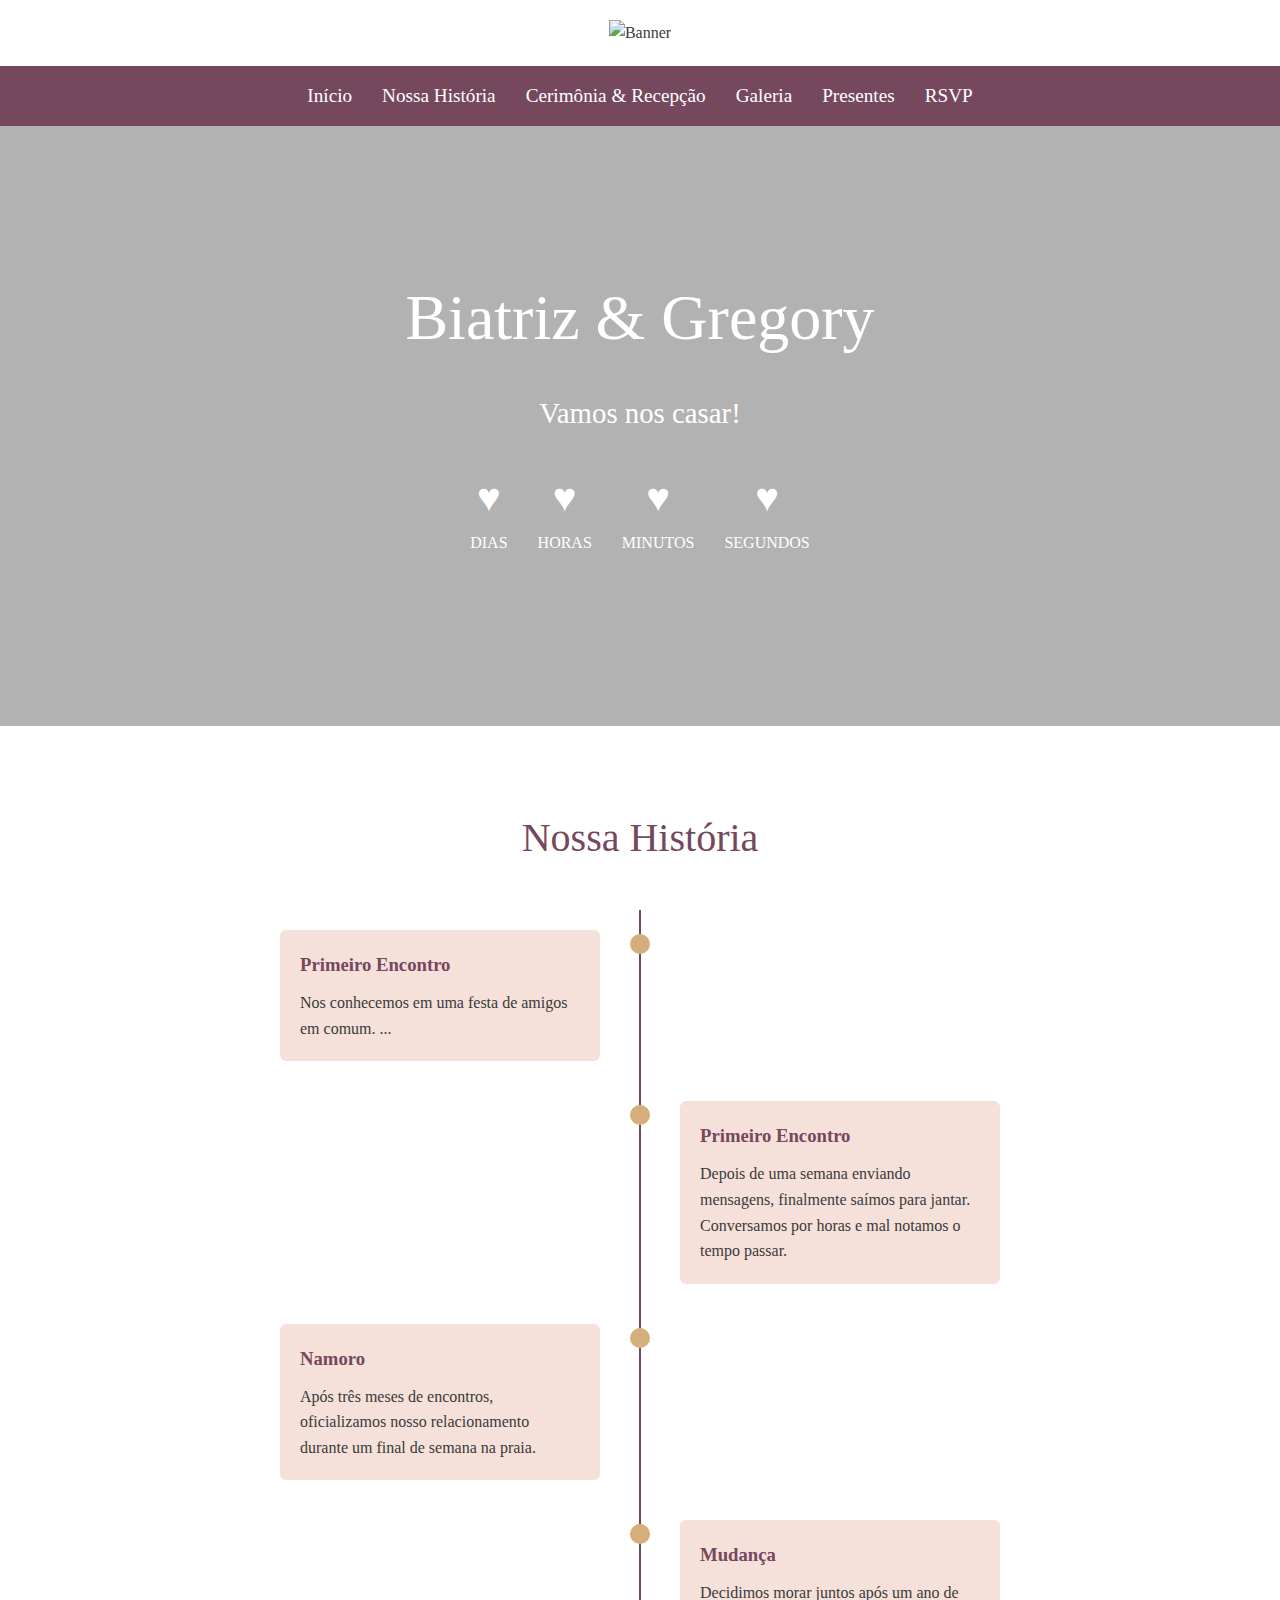
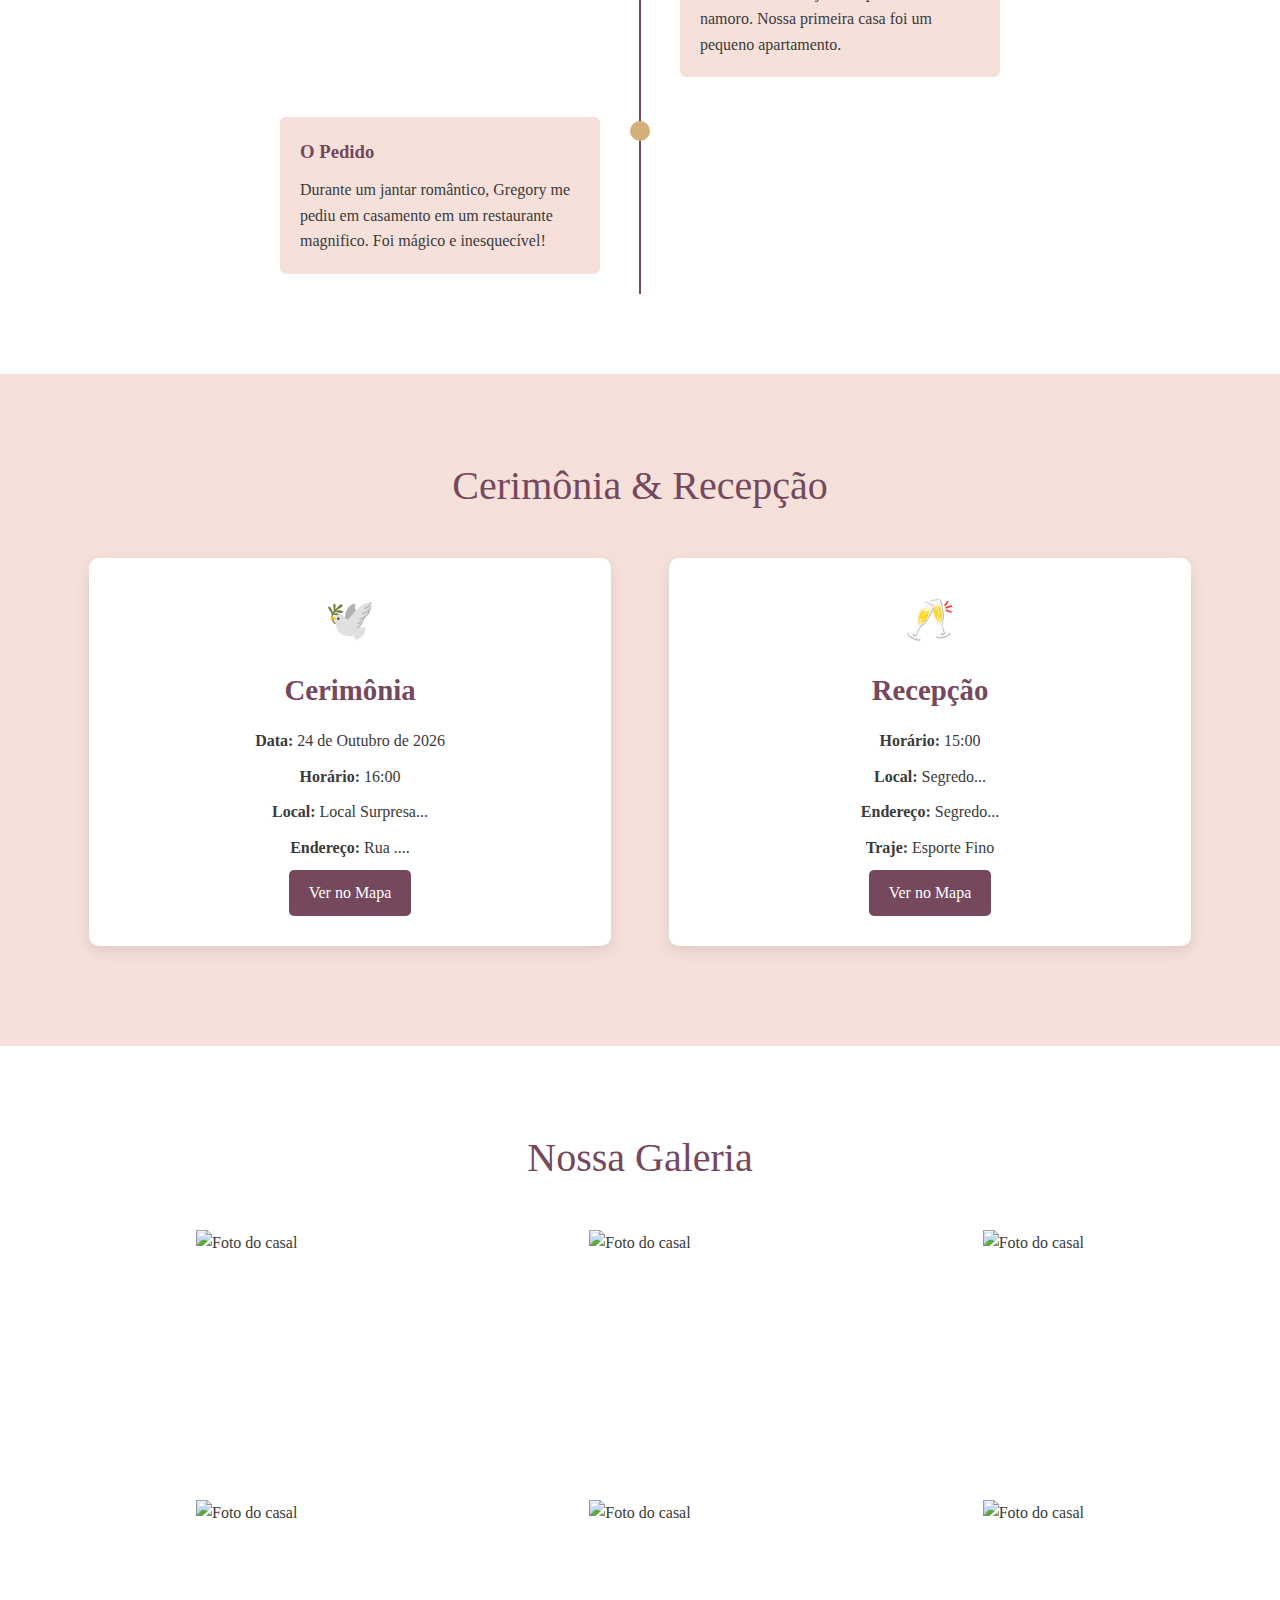
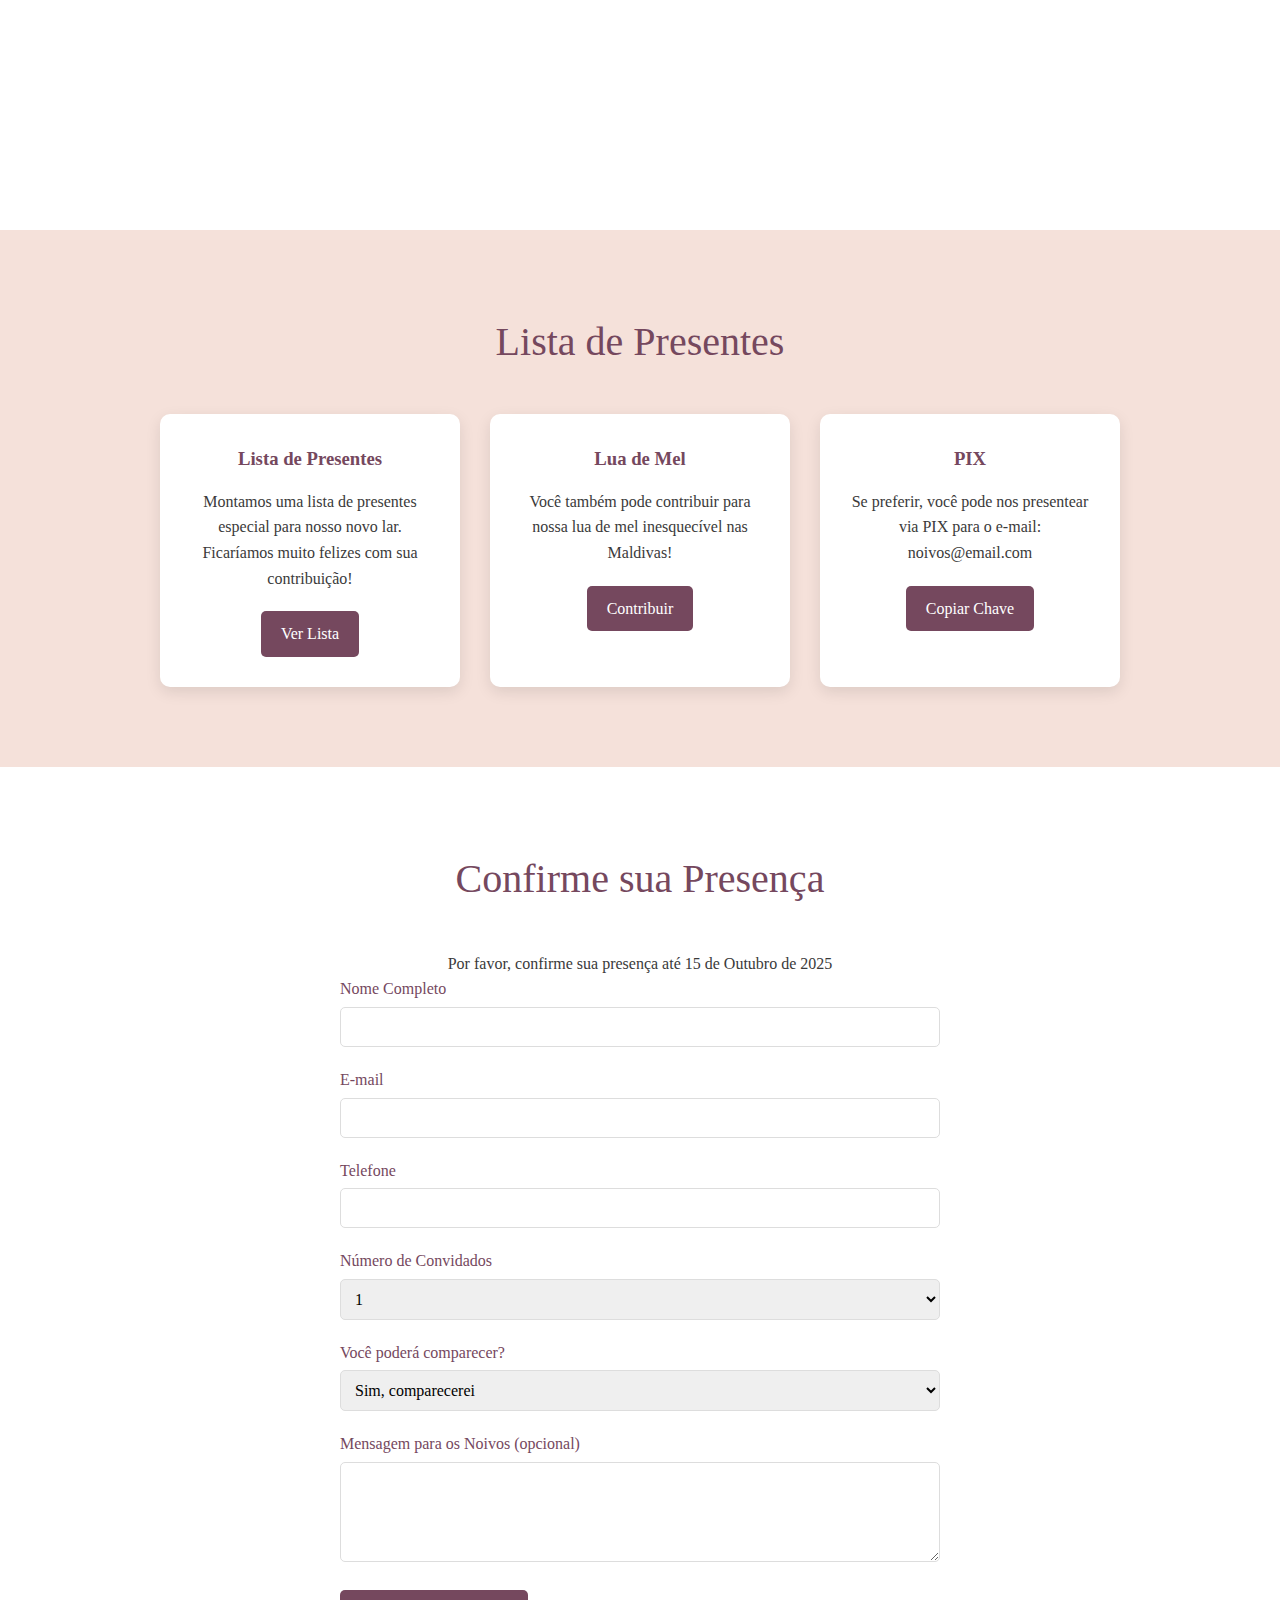
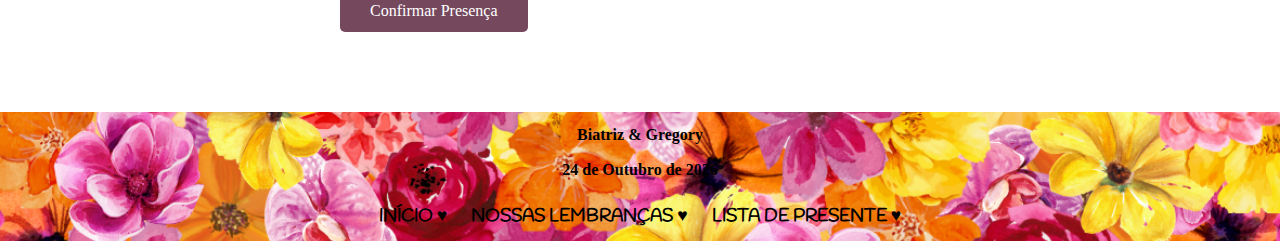
==== commit 38cd014b: "Update index.html" ====
--- a/index.html
+++ b/index.html
@@ -10,8 +10,11 @@
 </head>
 <body>
     <header>
-        <img src="banner_site _10x2cm.png" alt="Biatriz & Gregory" class="top-banner">
-        
+          <div class="top-banner-container">
+            <img src="banner_site_10x2cm.png" alt="Banner" class="top-banner">
+          </div>
+          
+
     </header>
     
     <nav>
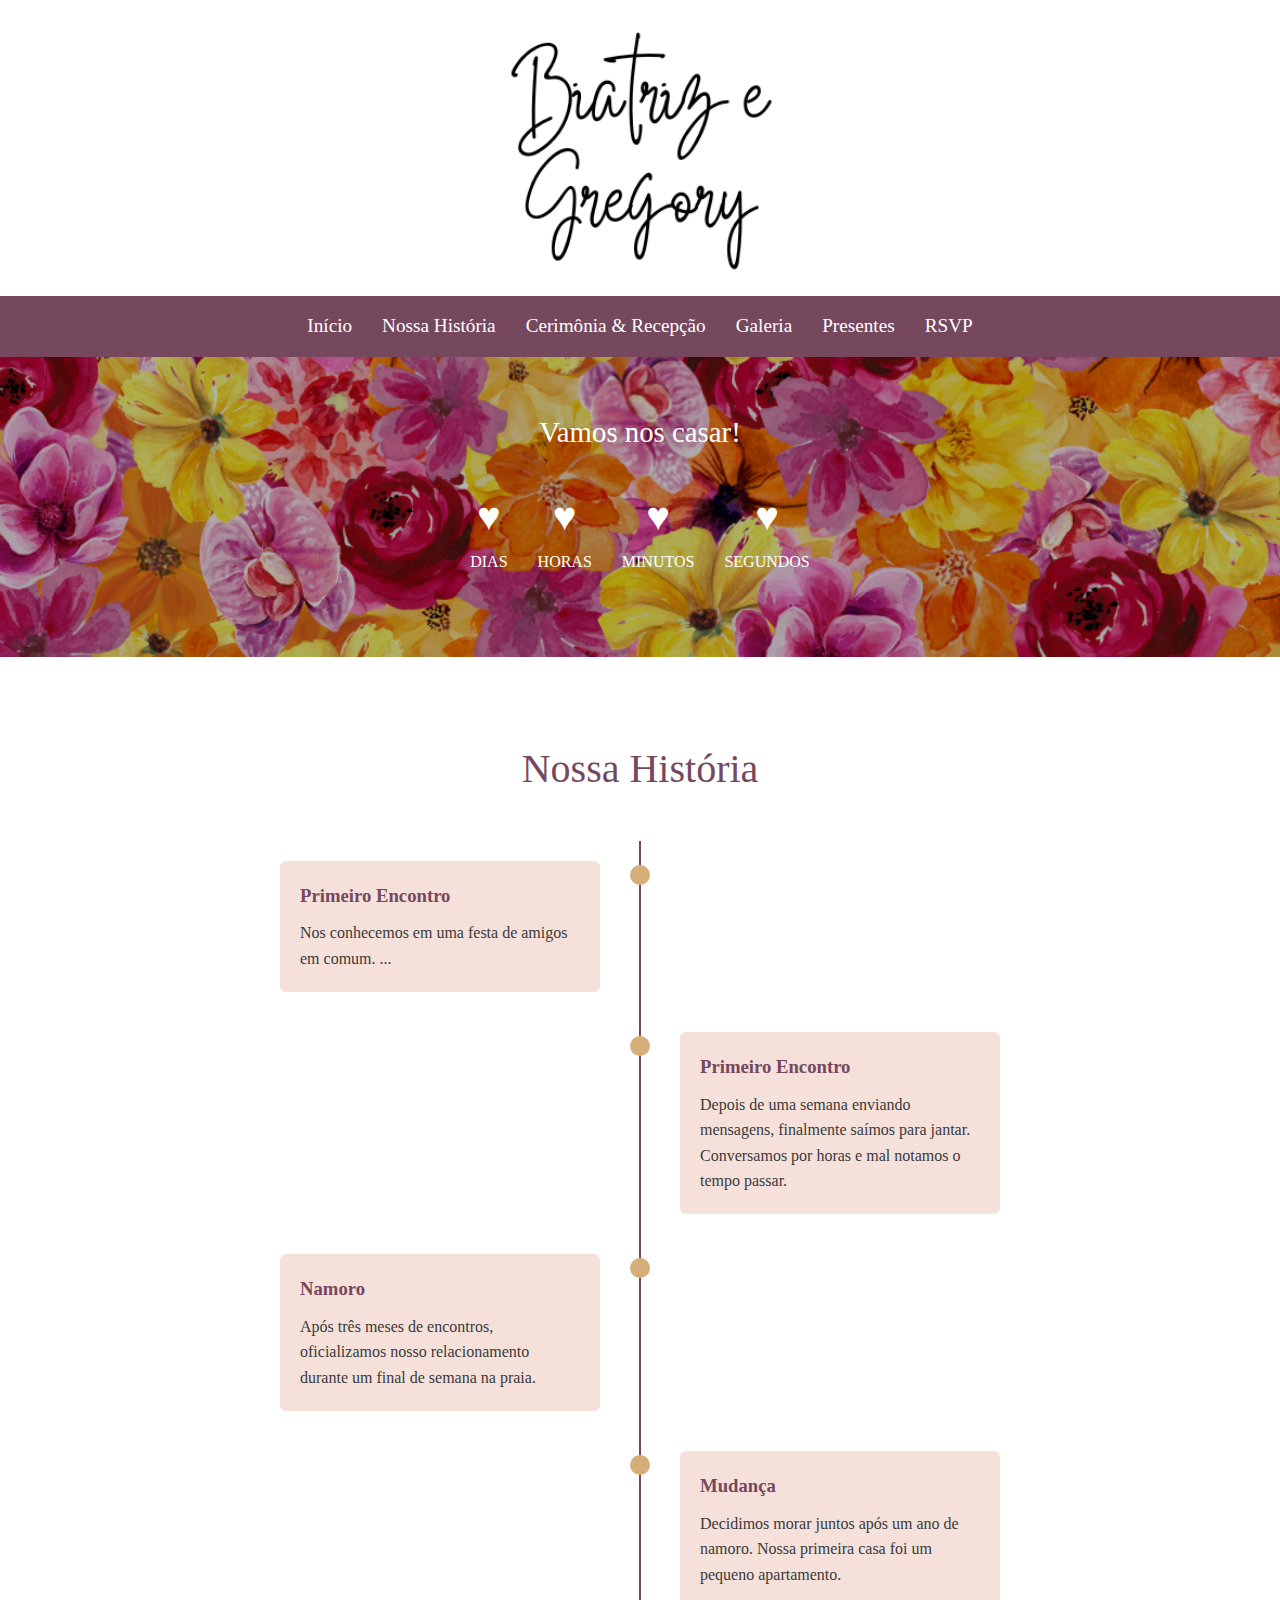
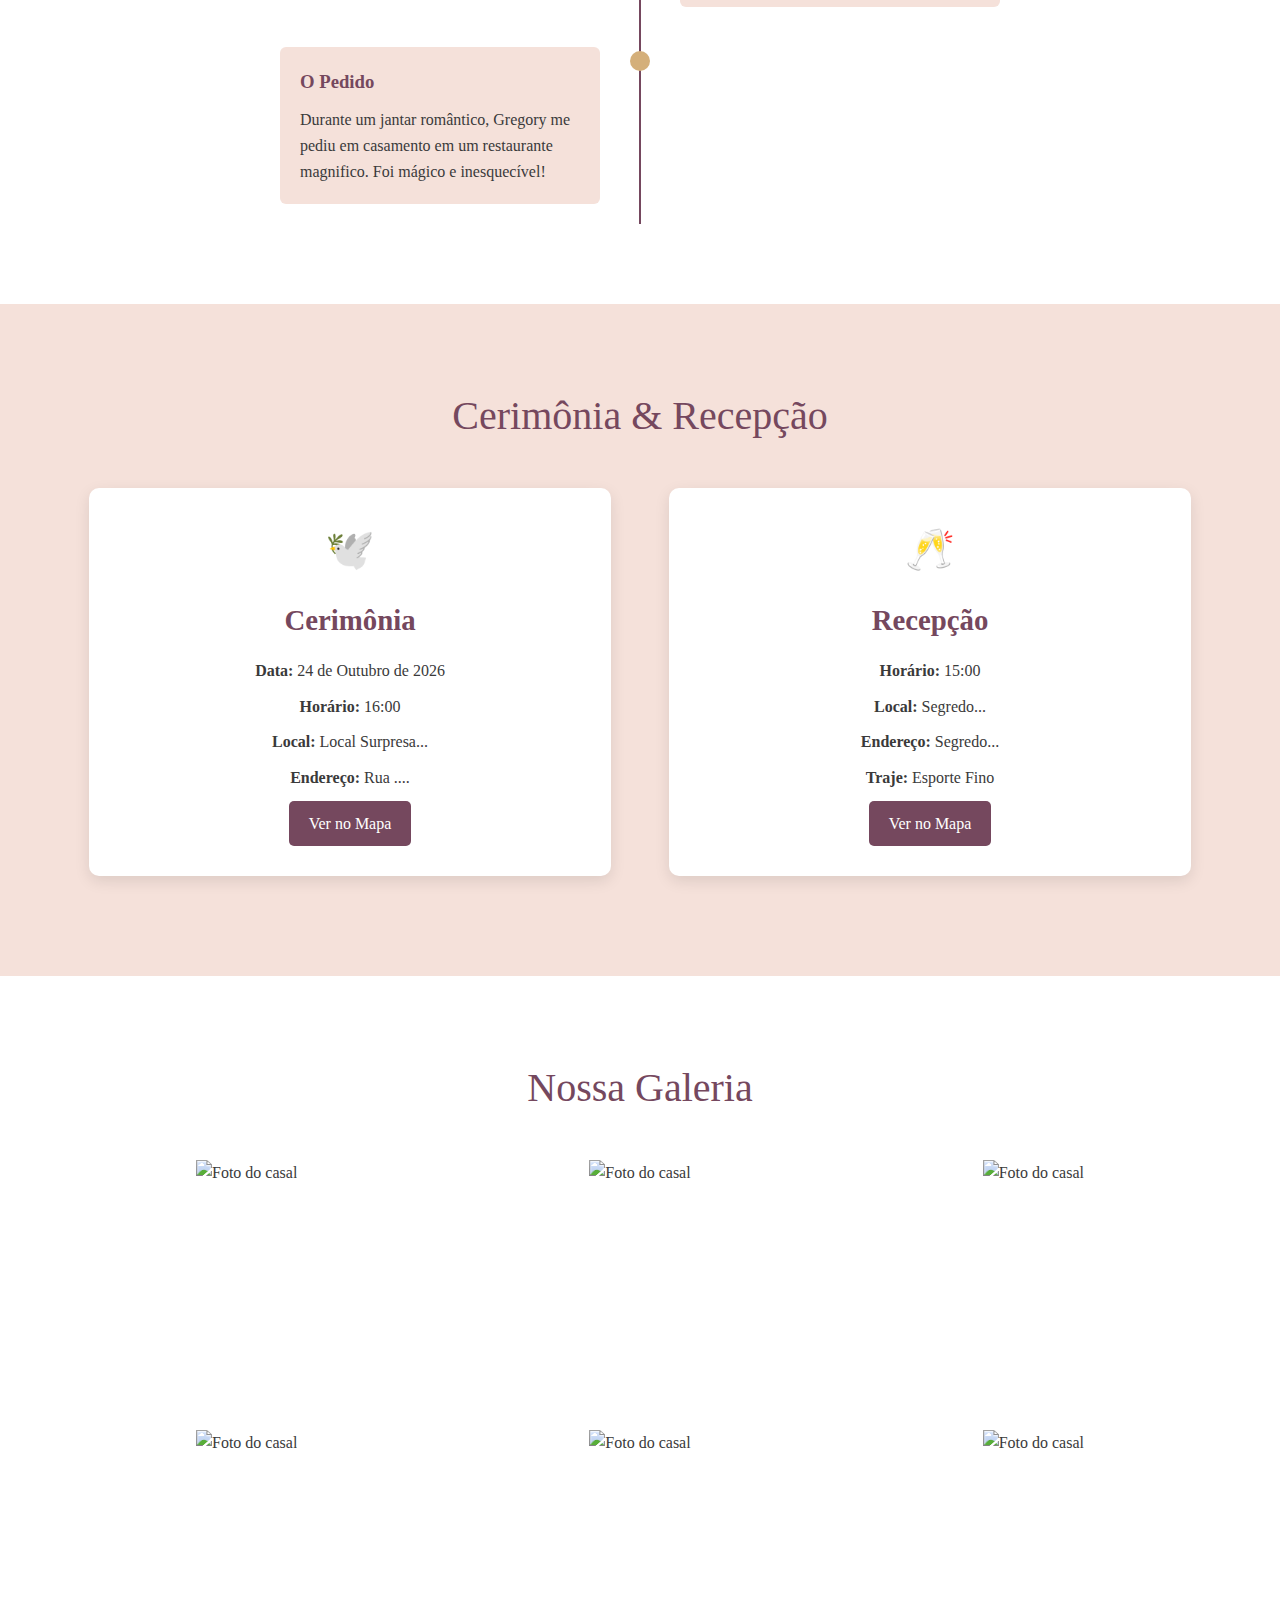
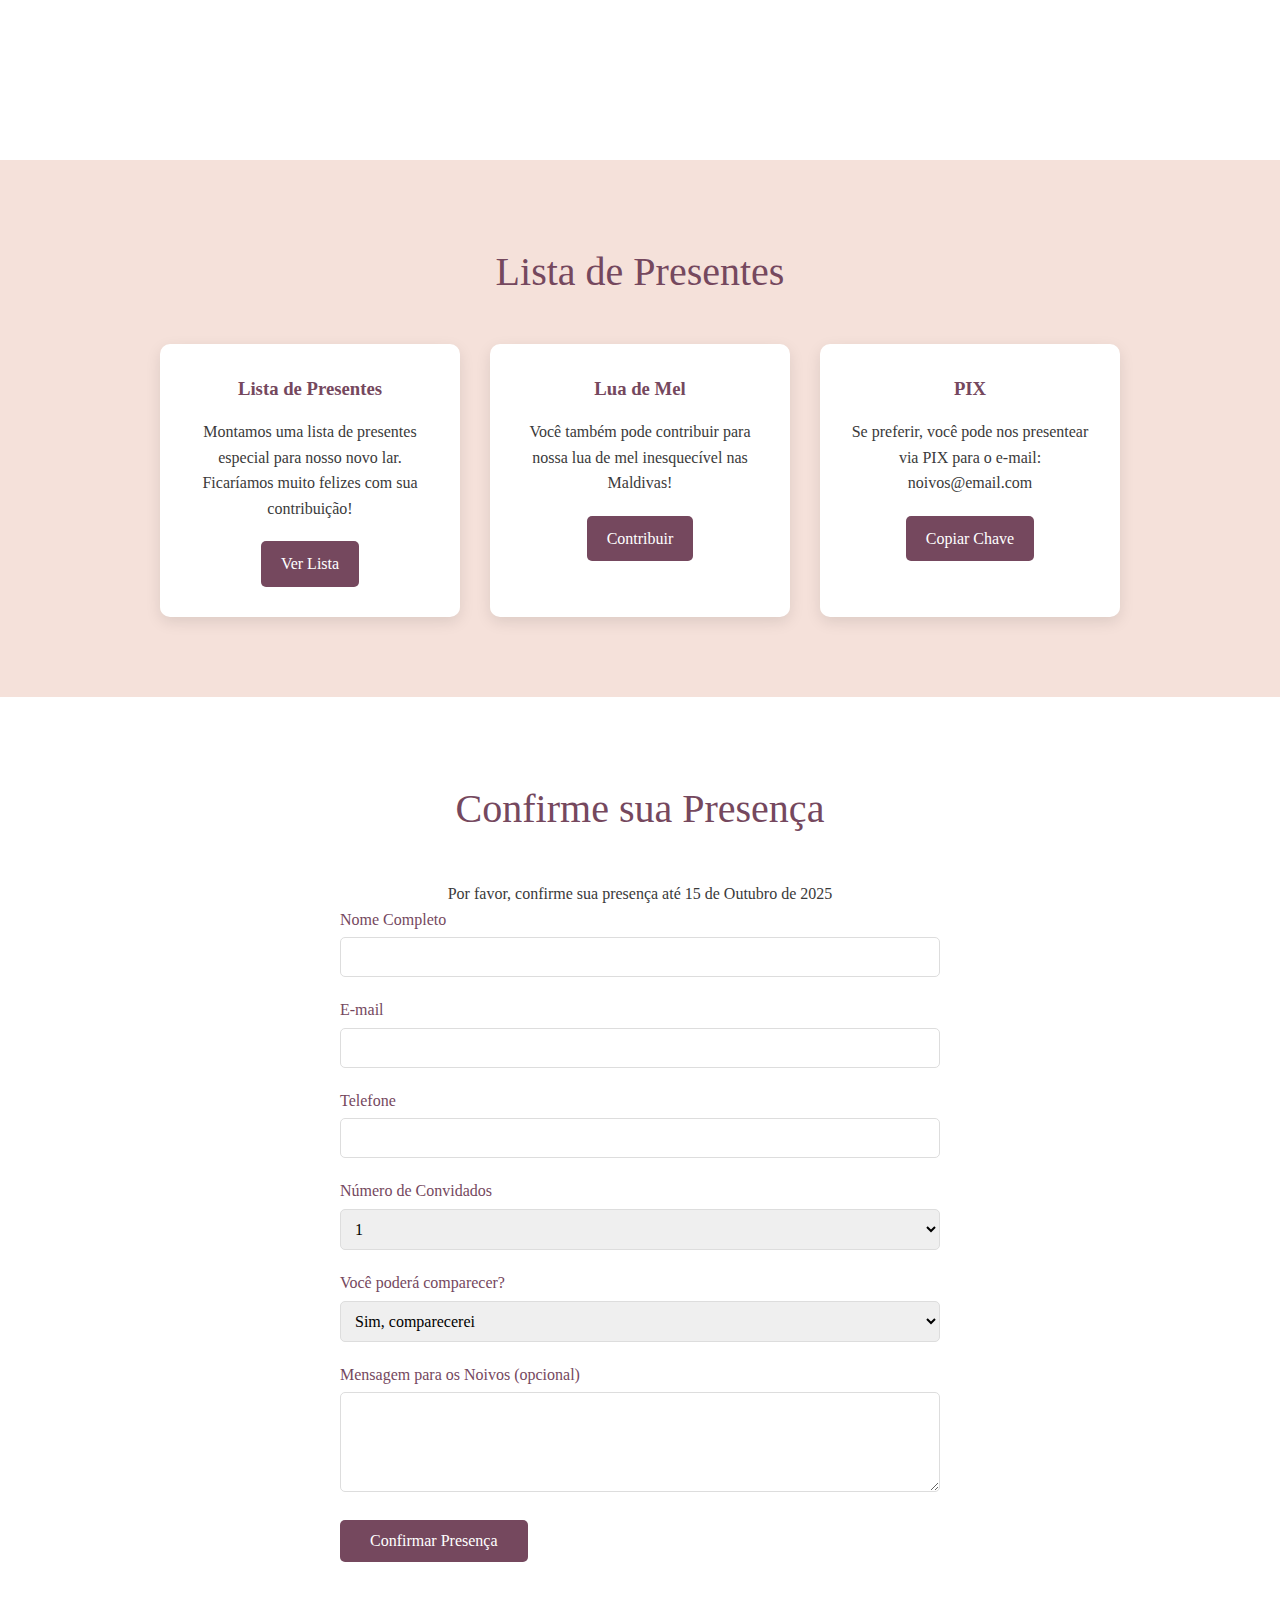
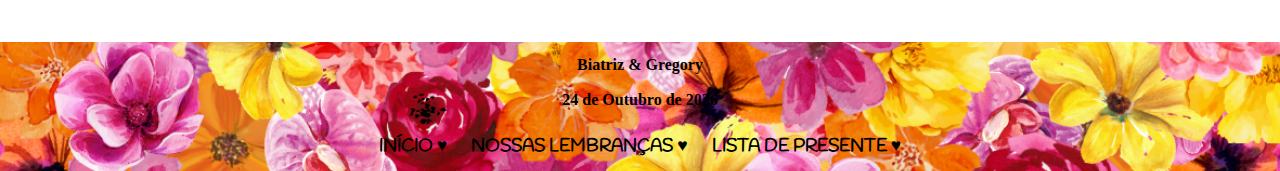
==== commit c5c86274: "Update index.html" ====
--- a/index.html
+++ b/index.html
@@ -32,7 +32,7 @@
     
     <section class="hero" id="inicio">
         <div class="hero-content">
-            <h1>Biatriz & Gregory</h1>
+            
             <p>Vamos nos casar!</p>
             <div class="countdown">
                 <div class="countdown-item">
--- a/styles.css
+++ b/styles.css
@@ -1,15 +1,15 @@
-Cores top-banner
-*/ .top-banner {
+/* Cores top-banner*/
+/*Estilos para o top-banner*/ 
+.top-banner-container {
+    text-align: center;
+}
+
+.top-banner {
     display: block;
-    max-width: 300px;
-    /* ou 200px, se quiser ainda menor */
-    max-width: auto;
-    height: auto;
-    margin: 0 auto 1px auto;
-    padding-top: 1px;
-    background-color: #ffffff;
-
-
+    width: 100%;
+    max-height: 400px; /* aumenta a altura máxima */
+    object-fit: cover;
+    margin: 0 auto;
 }
 
 
@@ -91,10 +91,10 @@
 
 /* Hero Section */
 .hero {
-    background-image: url('/api/placeholder/1200/600');
+    background-image: url('banner_site_footer10x2cm.png');
     background-size: cover;
     background-position: center;
-    height: 600px;
+    height: 300px;
     display: flex;
     align-items: center;
     justify-content: center;
@@ -508,4 +508,4 @@
 }
 html {
     scroll-behavior: smooth;
-}+}
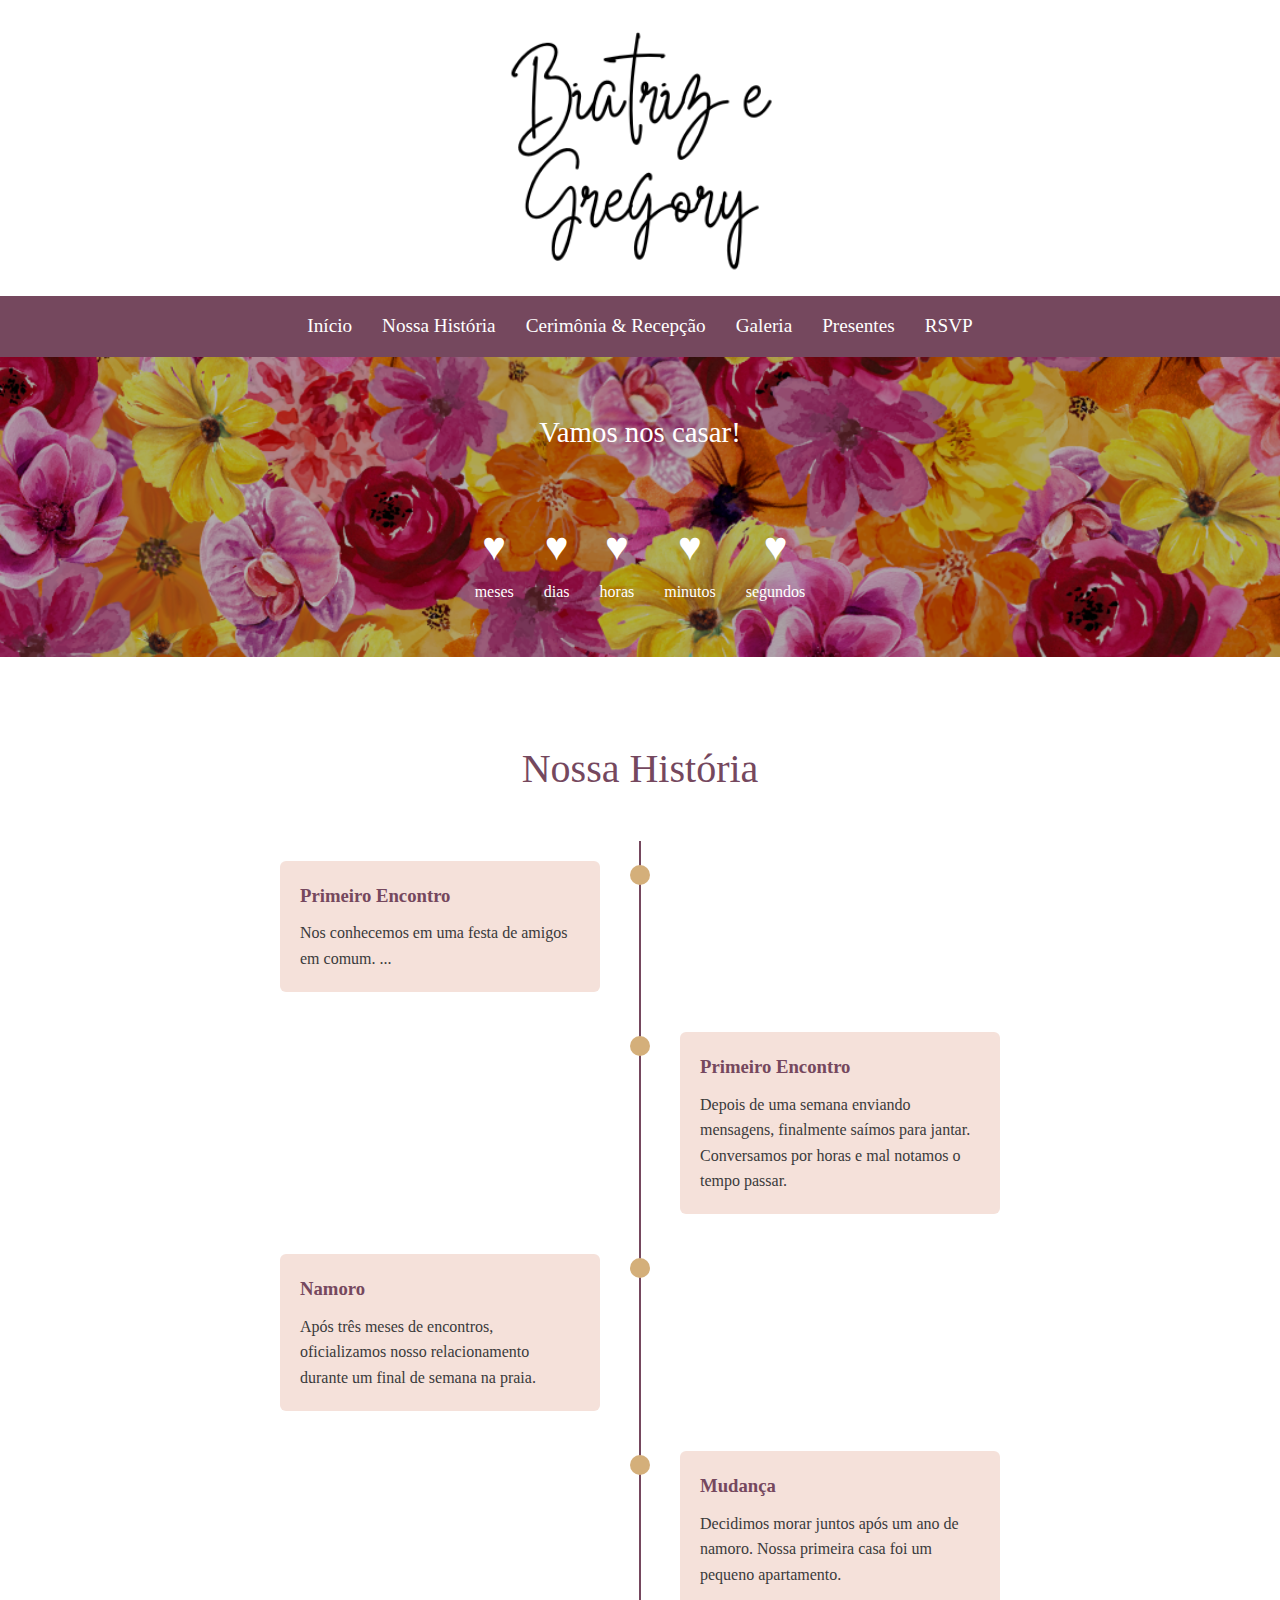
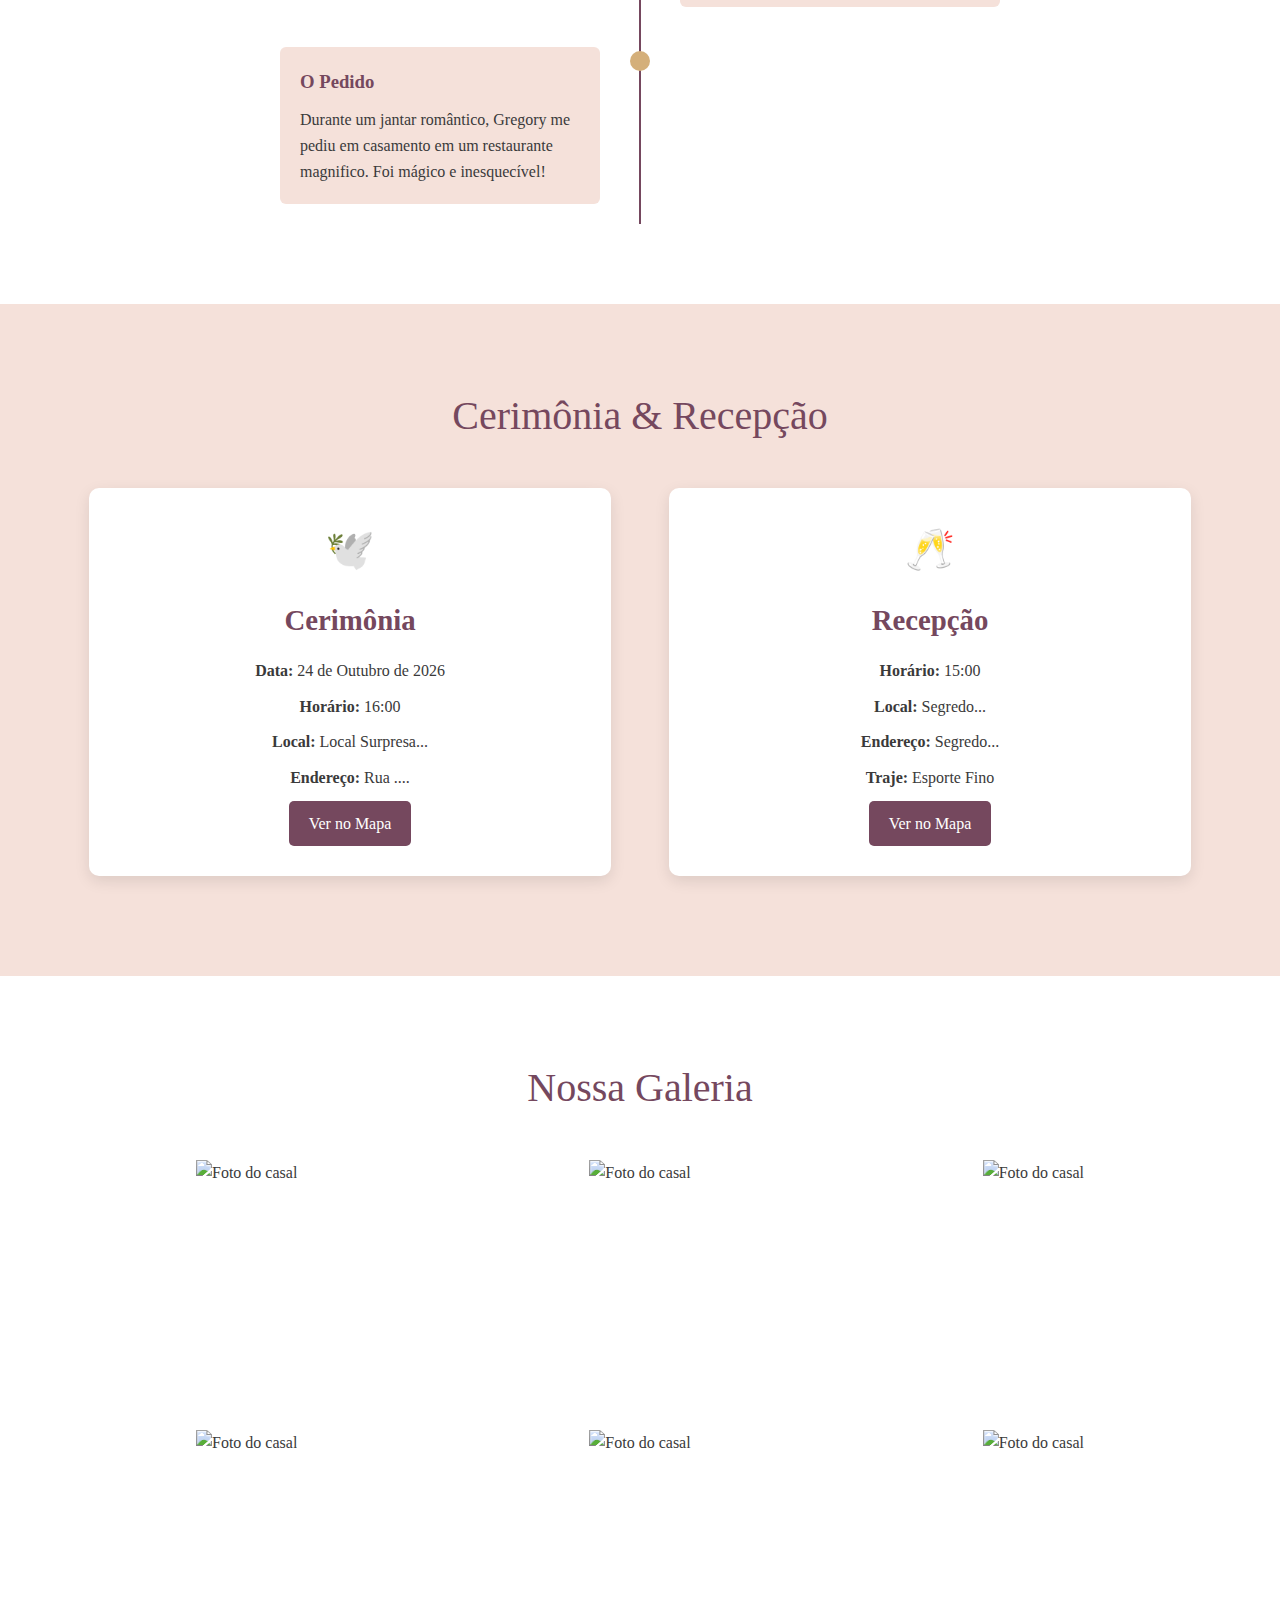
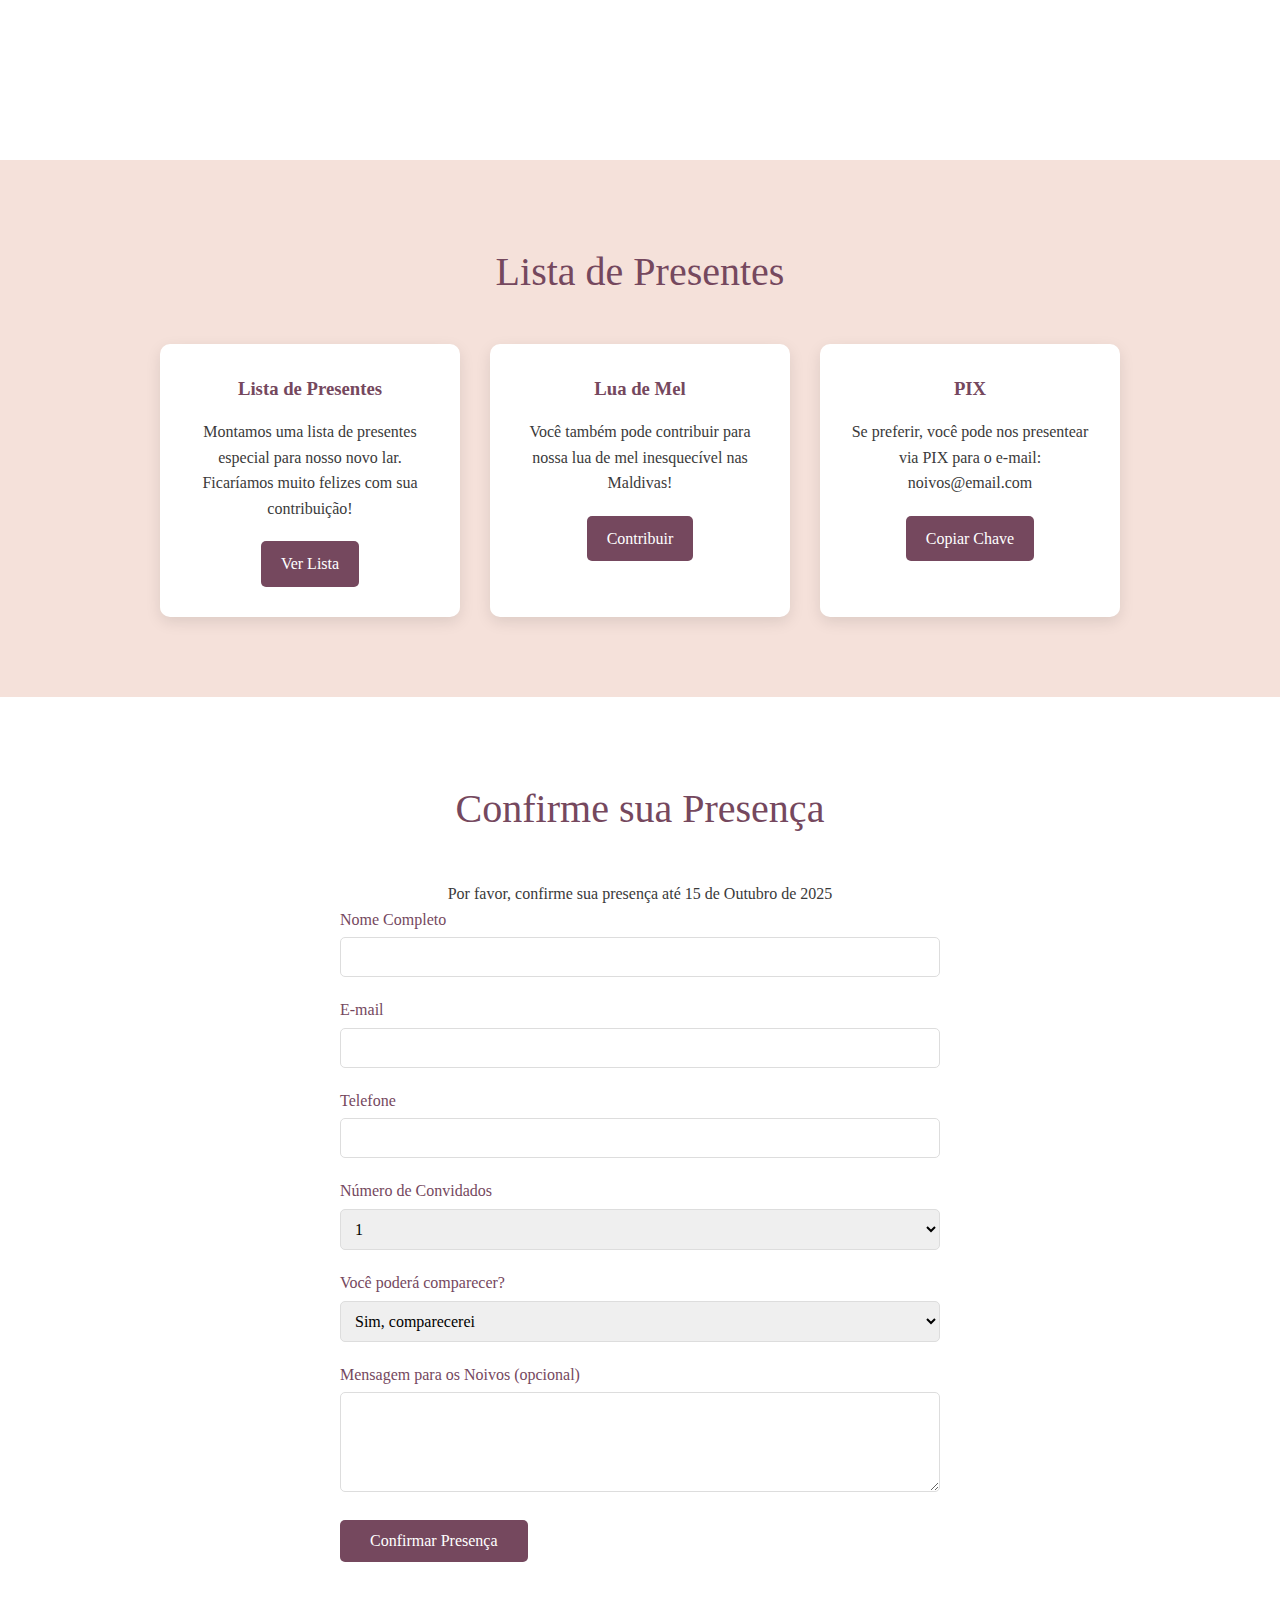
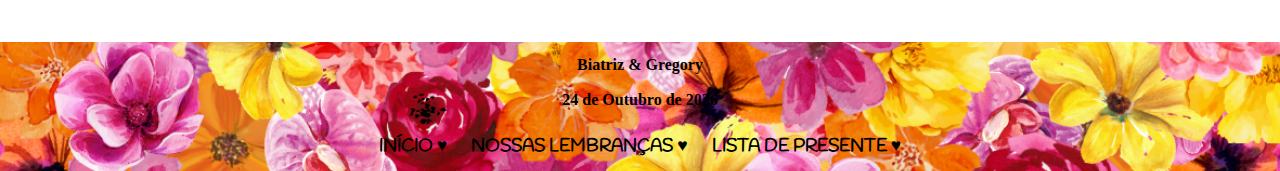
==== commit 708243b9: "Update index.html" ====
--- a/index.html
+++ b/index.html
@@ -9,6 +9,7 @@
     
 </head>
 <body>
+    
     <header>
           <div class="top-banner-container">
             <img src="banner_site_10x2cm.png" alt="Banner" class="top-banner">
@@ -35,6 +36,29 @@
             
             <p>Vamos nos casar!</p>
             <div class="countdown">
+                <div class="countdown">
+                    <div class="countdown-item">
+                        <span id="months">♥</span> meses
+                    </div>
+                    <div class="countdown-item">
+                        <span id="days">♥</span> dias
+                    </div>
+                    <div class="countdown-item">
+                        <span id="hours">♥</span> horas
+                    </div>
+                    <div class="countdown-item">
+                        <span id="minutes">♥</span> minutos
+                    </div>
+                    <div class="countdown-item">
+                        <span id="seconds">♥</span> segundos
+                    </div>
+                </div>
+
+                <!--
+                <div class="countdown-item">
+                    <span id="meses">♥</span>
+                    <p>meses</p>
+                </div>
                 <div class="countdown-item">
                     <span id="days">♥</span>
                     <p>Dias</p>
@@ -51,6 +75,7 @@
                     <span id="seconds">♥</span>
                     <p>Segundos</p>
                 </div>
+                -->
             </div>
         </div>
     </section>
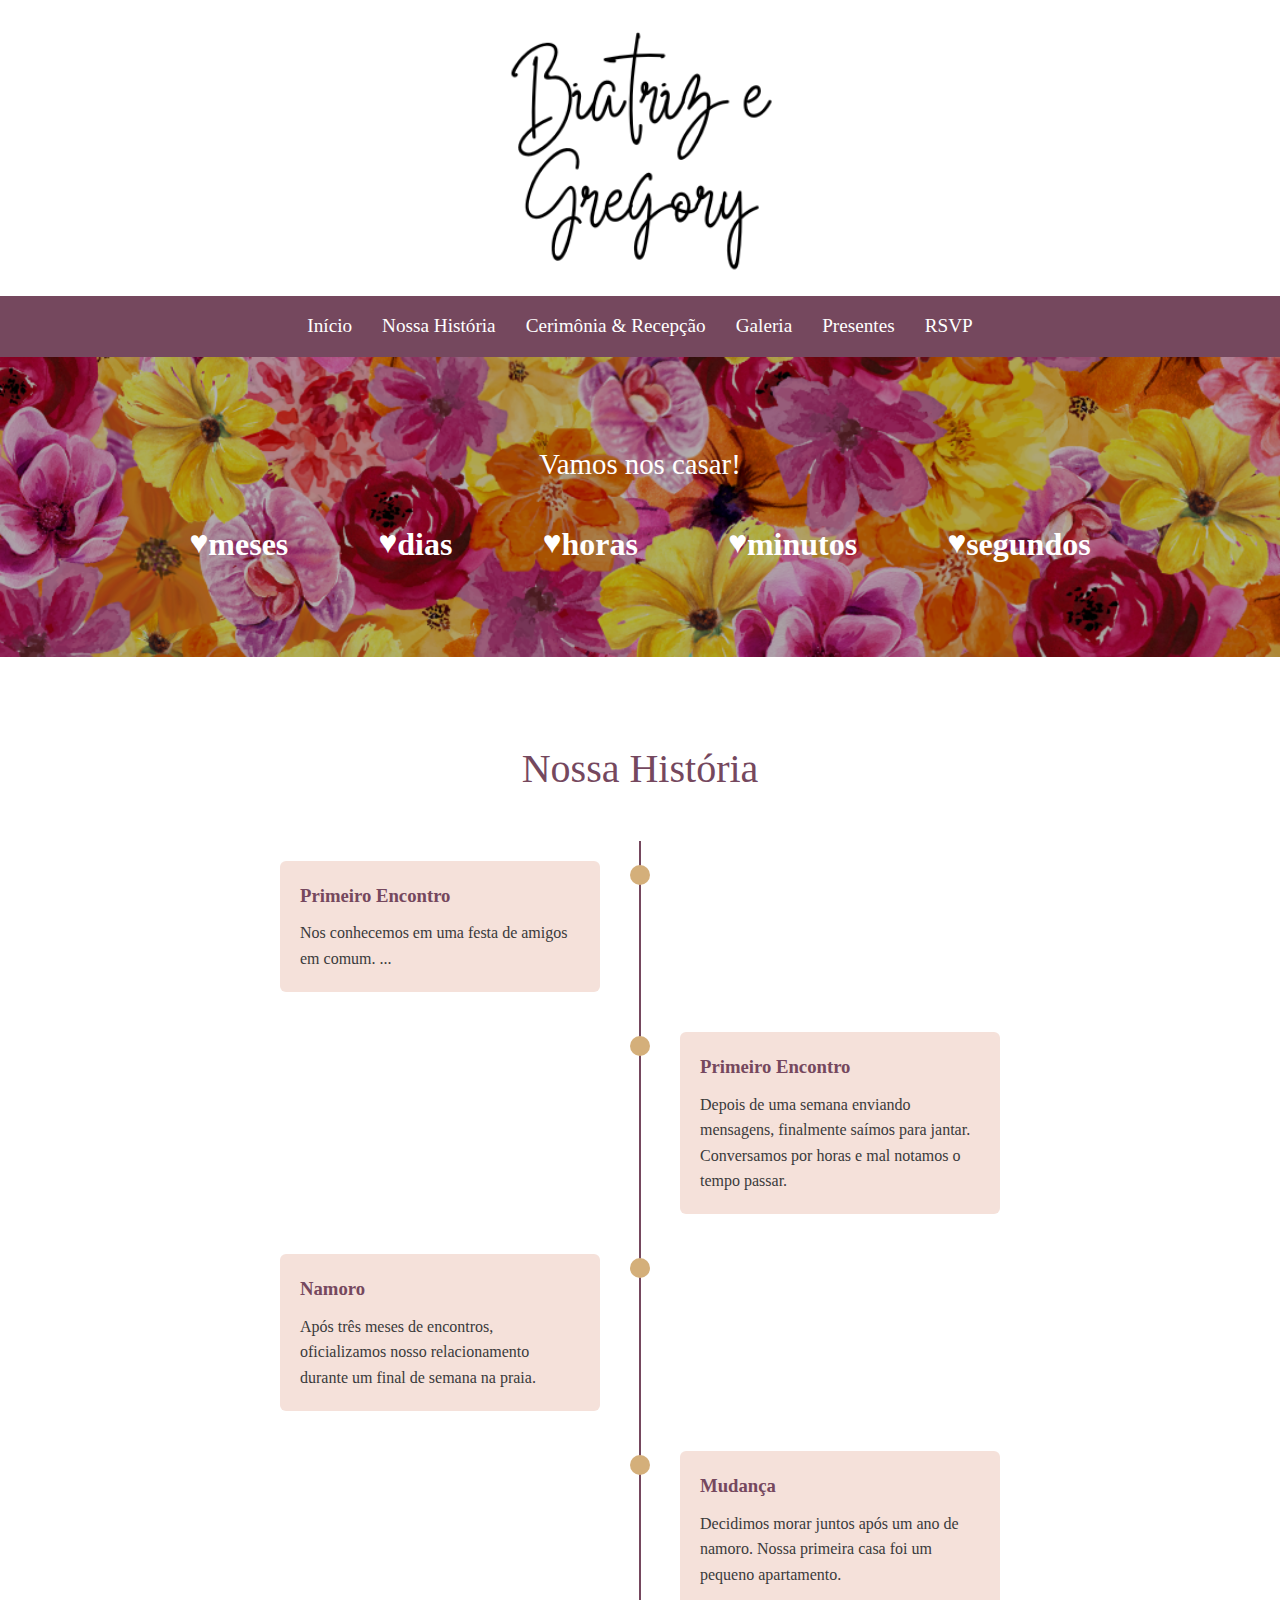
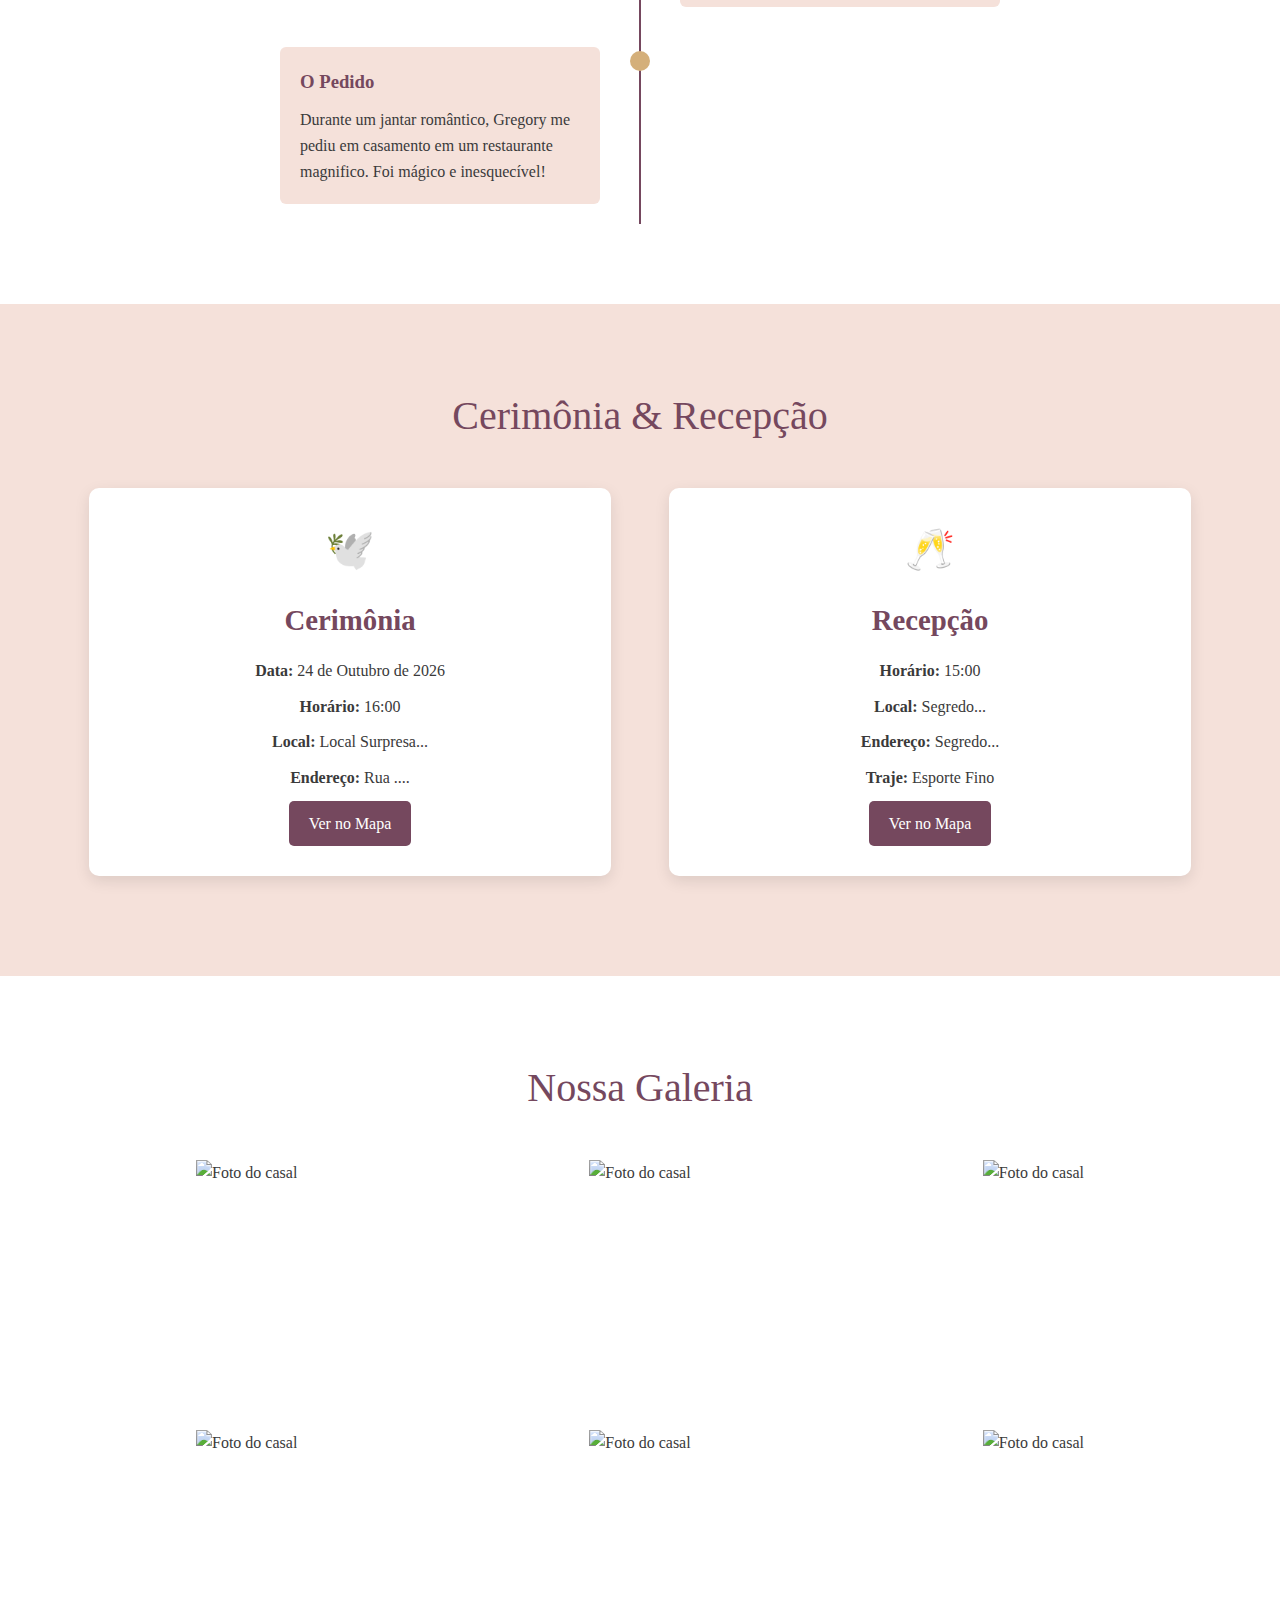
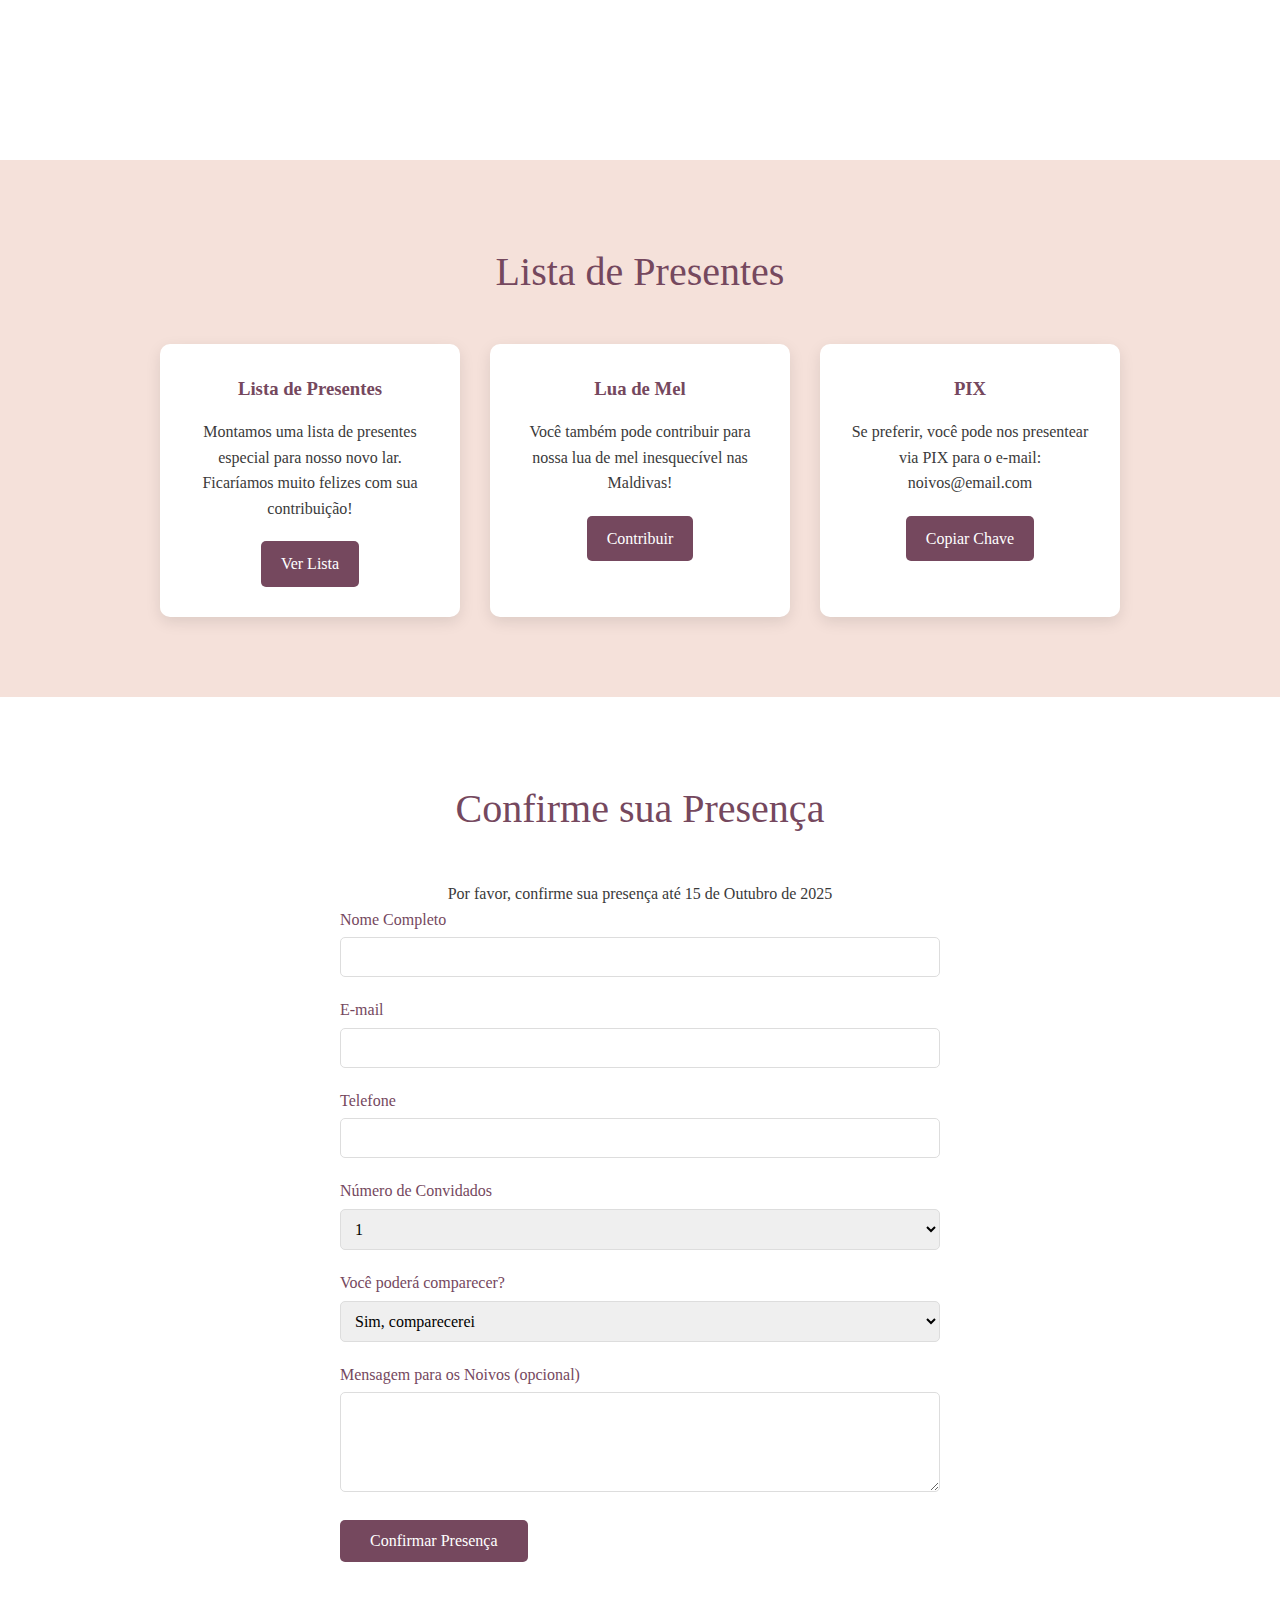
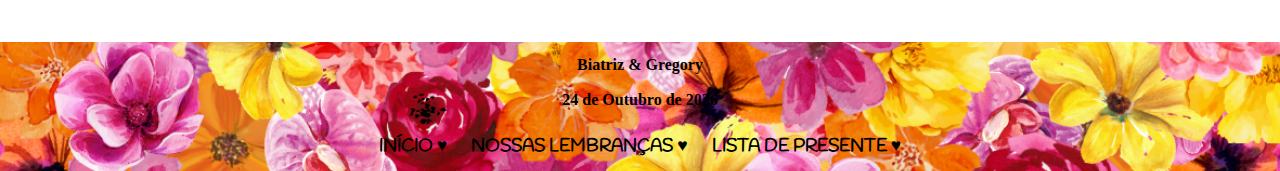
==== commit 13d79495: "Update index.html" ====
--- a/index.html
+++ b/index.html
@@ -38,13 +38,13 @@
             <div class="countdown">
                 <div class="countdown">
                     <div class="countdown-item">
-                        <span id="months">♥</span> meses
-                    </div>
-                    <div class="countdown-item">
-                        <span id="days">♥</span> dias
-                    </div>
-                    <div class="countdown-item">
-                        <span id="hours">♥</span> horas
+                        <span id="months"> ♥ </span> meses
+                    </div>
+                    <div class="countdown-item">
+                        <span id="days"> ♥ </span> dias
+                    </div>
+                    <div class="countdown-item">
+                        <span id="hours"> ♥ </span> horas
                     </div>
                     <div class="countdown-item">
                         <span id="minutes">♥</span> minutos
--- a/styles.css
+++ b/styles.css
@@ -11,6 +11,7 @@
     object-fit: cover;
     margin: 0 auto;
 }
+
 
 
 /* Variáveis de cores */
@@ -132,17 +133,35 @@
 .countdown {
     display: flex;
     justify-content: center;
-    margin-top: 30px;
+    align-items: center;
+    gap: 30px;
+    font-family: 'Handlee', cursive;
+    font-weight: bold;
+    font-size: 2rem; /* Aumente se quiser mais destaque */
+    color: #fff; /* Ou outra cor que combine com seu fundo */
+    flex-wrap: wrap;
+}
+
+.countdown div {
+    display: flex;
+    flex-direction: row;
+    align-items: center;
+}
+
+.countdown span {
+    font-size: 2rem; /* Número maior */
+    display: block;
+    margin-bottom: 4px;
 }
 
 .countdown-item {
-    margin: 0 15px;
+    margin: 0 30px;
     text-align: center;
 }
 
 .countdown-item span {
     display: block;
-    font-size: 2.5rem;
+    font-size: 2rem;
     font-weight: bold;
 }
 
